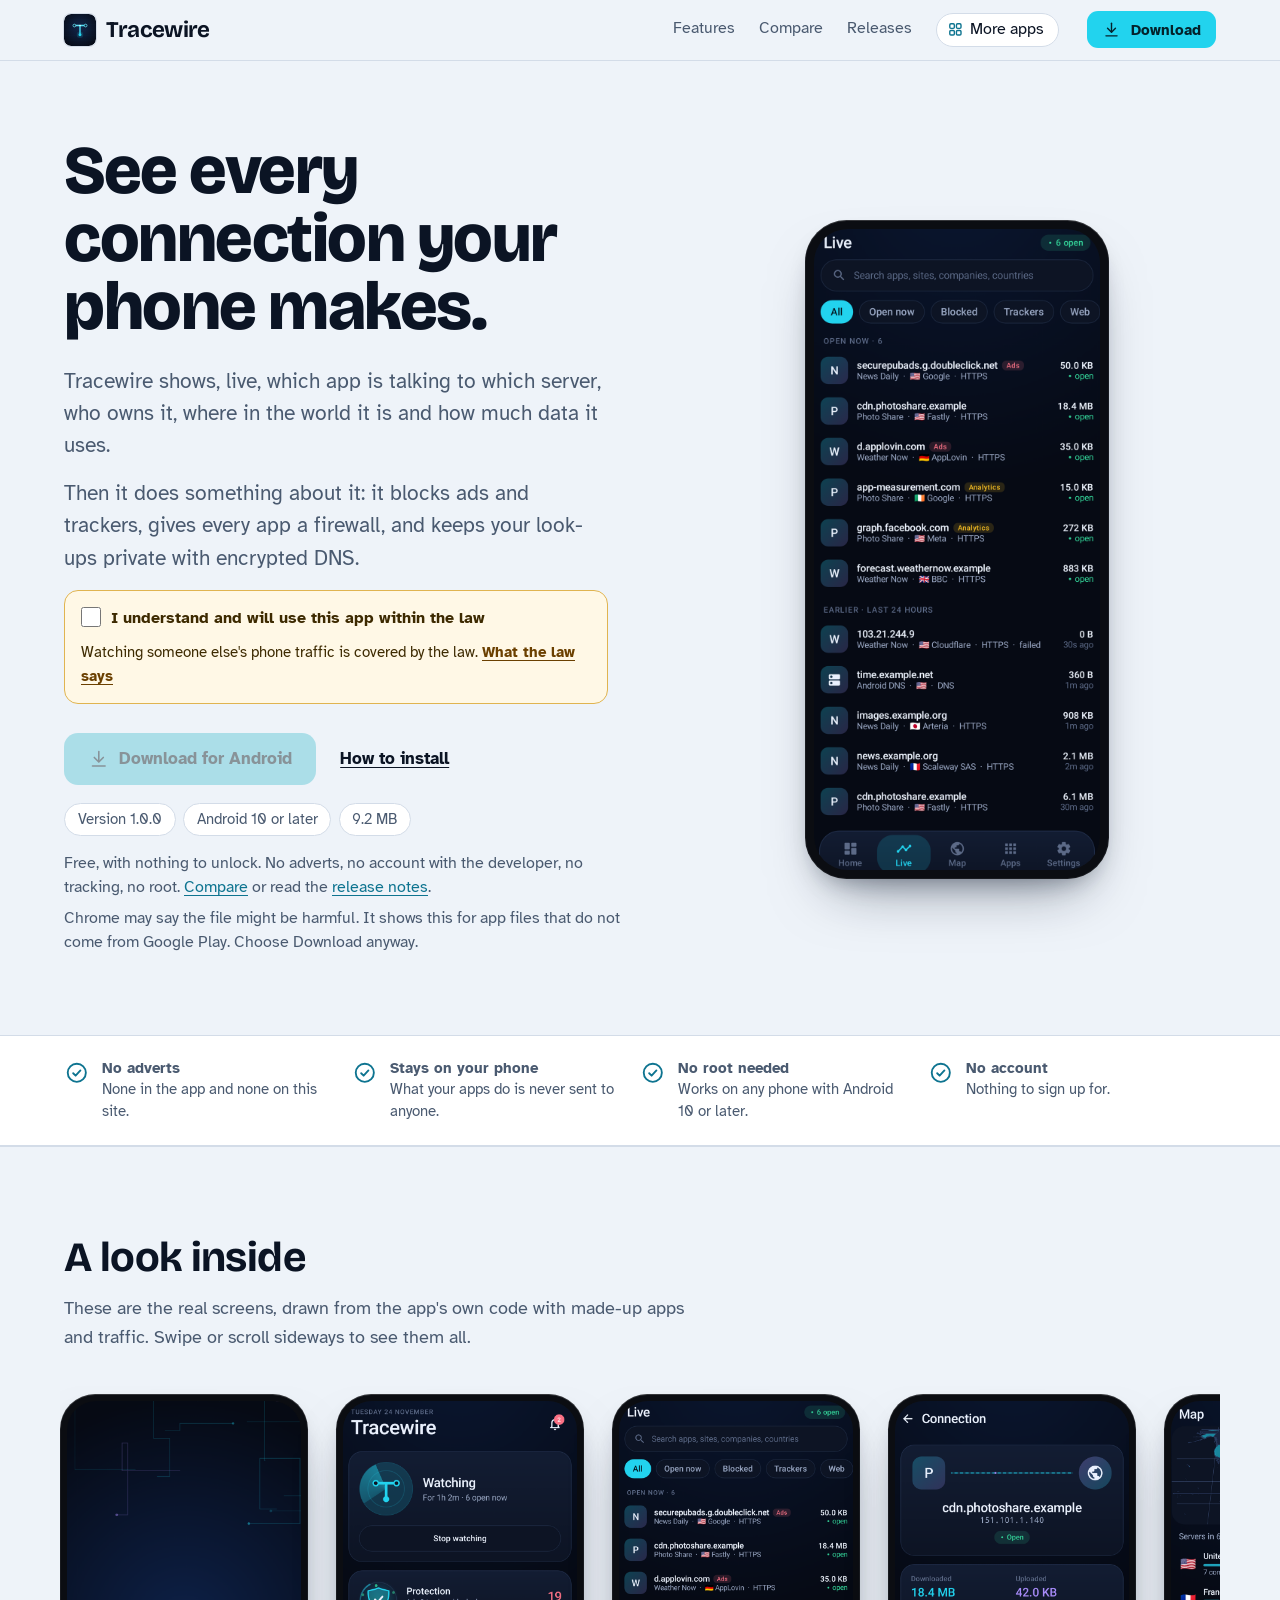
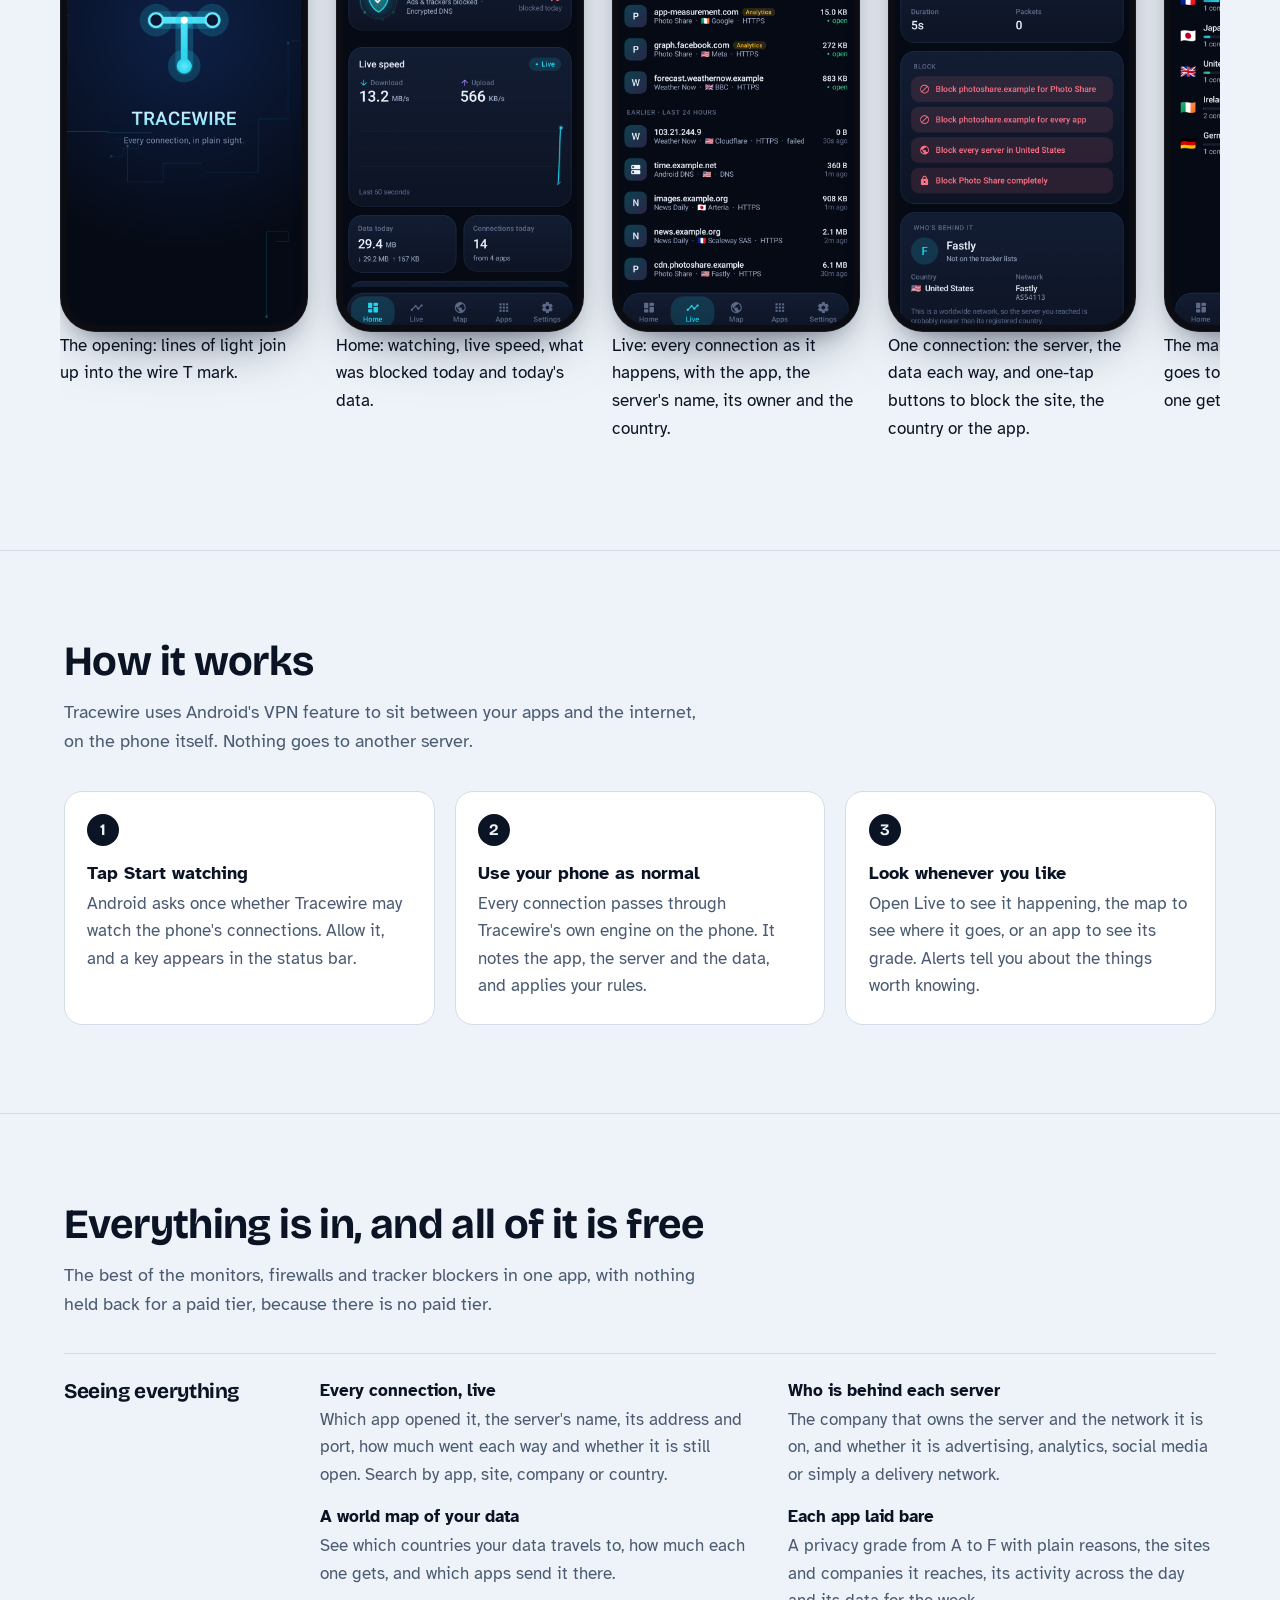
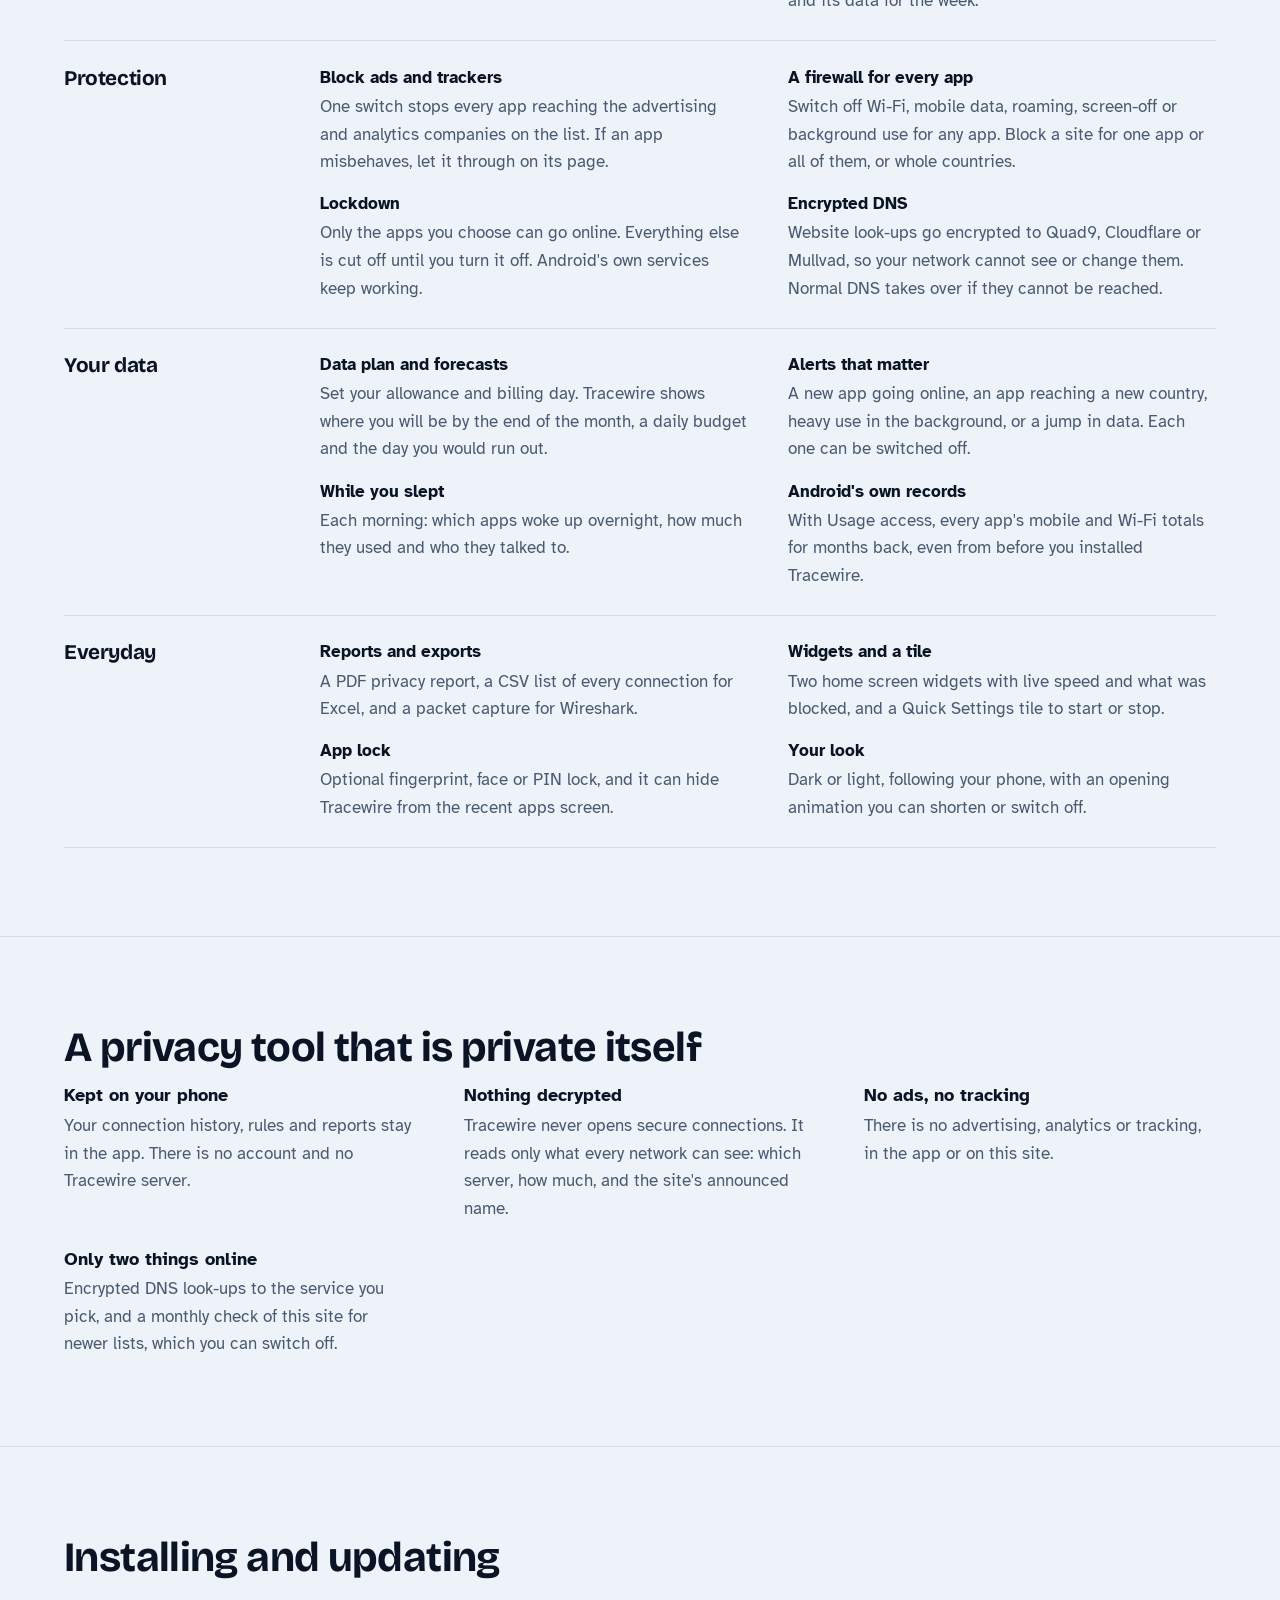
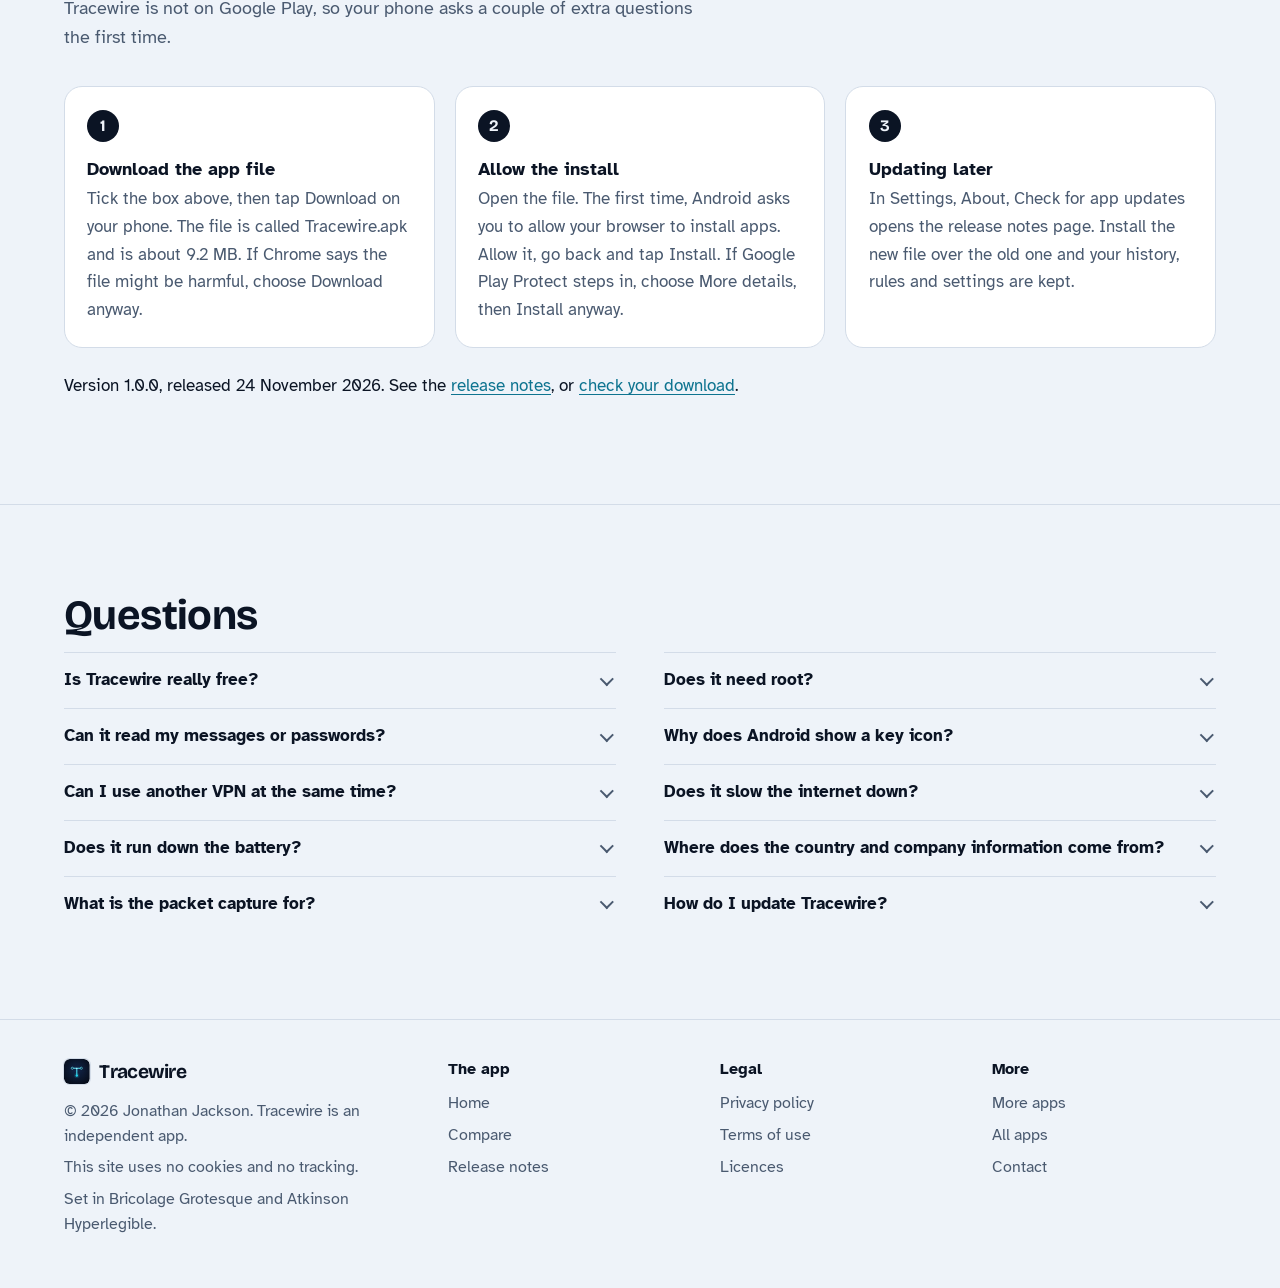
==== index.html @ e1f70de1 "Tracewire website" ====
<!DOCTYPE html>
<html lang="en-GB">
<head>
<meta charset="utf-8">
<meta name="viewport" content="width=device-width, initial-scale=1">
<title>Tracewire: see which app talks to which server, free and private</title>
<meta name="description" content="Tracewire is a free Android app that shows, live, which app on your phone is talking to which server, who owns it, where in the world it is and how much data it uses. It blocks ads and trackers, has a firewall and encrypted DNS, and keeps everything on your phone. No adverts, no account, no root.">
<meta name="author" content="Jonathan Jackson">
<link rel="canonical" href="https://customgpter.github.io/tracewire/">
<meta name="theme-color" content="#eef3f9" media="(prefers-color-scheme: light)">
<meta name="theme-color" content="#060a14" media="(prefers-color-scheme: dark)">
<meta property="og:type" content="website">
<meta property="og:site_name" content="Tracewire">
<meta property="og:title" content="Tracewire: see every connection your phone makes">
<meta property="og:description" content="Tracewire is a free Android app that shows, live, which app on your phone is talking to which server, who owns it, where in the world it is and how much data it uses. It blocks ads and trackers, has a firewall and encrypted DNS, and keeps everything on your phone. No adverts, no account, no root.">
<meta property="og:url" content="https://customgpter.github.io/tracewire/">
<meta property="og:image" content="https://customgpter.github.io/tracewire/assets/og.png">
<meta property="og:image:width" content="1200">
<meta property="og:image:height" content="630">
<meta property="og:image:alt" content="Tracewire: the wire T mark and the Home screen showing live speed and what was blocked today">
<meta property="og:locale" content="en_GB">
<meta name="twitter:card" content="summary_large_image">
<link rel="icon" href="./assets/favicon.svg" type="image/svg+xml">
<link rel="apple-touch-icon" href="./assets/apple-touch-icon.png">
<link rel="preload" href="./assets/fonts/bricolage-grotesque-latin.woff2" as="font" type="font/woff2" crossorigin>
<link rel="preload" href="./assets/fonts/atkinson-hyperlegible-latin-400-normal.woff2" as="font" type="font/woff2" crossorigin>
<link rel="stylesheet" href="./assets/site.css?v=1">
<link rel="stylesheet" href="./assets/house.css?v=1">
<link rel="stylesheet" href="./assets/apps-list.css?v=1">
<script src="./assets/apps-list.js?v=1" defer></script>
<script type="application/ld+json">{"@context": "https://schema.org", "@type": "SoftwareApplication", "name": "Tracewire", "url": "https://customgpter.github.io/tracewire/", "description": "Tracewire is a free Android app that shows, live, which app on your phone is talking to which server, who owns it, where in the world it is and how much data it uses. It blocks ads and trackers, has a firewall and encrypted DNS, and keeps everything on your phone. No adverts, no account, no root.", "applicationCategory": "SecurityApplication", "operatingSystem": "Android 10 or later", "softwareVersion": "1.0.0", "downloadUrl": "https://github.com/CustomGPTer/tracewire/releases/latest/download/Tracewire.apk", "releaseNotes": "https://customgpter.github.io/tracewire/releases.html", "offers": {"@type": "Offer", "price": "0", "priceCurrency": "GBP"}, "inLanguage": "en-GB", "image": "https://customgpter.github.io/tracewire/assets/og.png", "author": {"@type": "Person", "name": "Jonathan Jackson"}}</script>
<script type="application/ld+json">{"@context": "https://schema.org", "@type": "FAQPage", "mainEntity": [{"@type": "Question", "name": "Is Tracewire really free?", "acceptedAnswer": {"@type": "Answer", "text": "Yes. There is no paid version, no subscription and no adverts, and nothing is locked. Every feature is there from the start."}}, {"@type": "Question", "name": "Does it need root?", "acceptedAnswer": {"@type": "Answer", "text": "No. Tracewire uses Android's own VPN feature to see connections, on any phone with Android 10 or later. It is not a VPN service: nothing is sent to another server, and your internet address stays the same."}}, {"@type": "Question", "name": "Can it read my messages or passwords?", "acceptedAnswer": {"@type": "Answer", "text": "No. Tracewire never decrypts anything. For secure connections it sees which app, which server and how much data, plus the site's name that the app announces when it connects. The contents stay encrypted."}}, {"@type": "Question", "name": "Why does Android show a key icon?", "acceptedAnswer": {"@type": "Answer", "text": "Android shows it for any app that uses the VPN feature. While Tracewire is watching, the key stays in the status bar. It does not mean your traffic is going anywhere else."}}, {"@type": "Question", "name": "Can I use another VPN at the same time?", "acceptedAnswer": {"@type": "Answer", "text": "No. Android lets one VPN-style app run at a time. If you switch another one on, Tracewire stops watching and tells you."}}, {"@type": "Question", "name": "Does it slow the internet down?", "acceptedAnswer": {"@type": "Answer", "text": "Not noticeably. Its own connection engine handled over 270 megabits a second in tests, far faster than mobile data. Blocking ads and trackers often makes pages lighter."}}, {"@type": "Question", "name": "Does it run down the battery?", "acceptedAnswer": {"@type": "Answer", "text": "A little, because it is working whenever you use the internet. When the screen is off it checks less often, and there is nothing to send anywhere."}}, {"@type": "Question", "name": "Where does the country and company information come from?", "acceptedAnswer": {"@type": "Answer", "text": "From lists kept on the phone: an open database of who owns each internet address and where it is registered, and AdGuard's open list of companies behind websites. Tracewire checks this site once a month for newer lists, if you allow it."}}, {"@type": "Question", "name": "What is the packet capture for?", "acceptedAnswer": {"@type": "Answer", "text": "For people who study networks. It records every packet in the standard format that Wireshark opens. Secure contents stay encrypted. Most people never need it."}}, {"@type": "Question", "name": "How do I update Tracewire?", "acceptedAnswer": {"@type": "Answer", "text": "In Settings, About, Check for app updates opens the release notes on this site. Download the new file and install it over the old one. Your history, rules and settings are kept."}}]}</script>
</head>
<body>
<a class="skip" href="#main">Skip to content</a>
<header class="masthead">
<div class="wrap">
<a class="brand" href="./" aria-label="Tracewire home"><svg viewBox="0 0 108 108" aria-hidden="true"><defs><radialGradient id="twb" cx="50%" cy="43%" r="72%"><stop offset="0" stop-color="#13254A"/><stop offset="1" stop-color="#050912"/></radialGradient><linearGradient id="twg" x1="0" y1="0" x2="1" y2="1"><stop offset="0" stop-color="#67E8F9"/><stop offset="1" stop-color="#22D3EE"/></linearGradient></defs><rect width="108" height="108" rx="24" fill="url(#twb)"/><path d="M18 0v108M36 0v108M54 0v108M72 0v108M90 0v108M0 18h108M0 36h108M0 54h108M0 72h108M0 90h108" stroke="#22D3EE" stroke-opacity=".08" stroke-width=".6"/><circle cx="54" cy="70" r="11" fill="#22D3EE" fill-opacity=".15"/><path d="M35 39H73M54 39V70" stroke="url(#twg)" stroke-width="4.6" stroke-linecap="round" fill="none"/><circle cx="35" cy="39" r="4.6" fill="#0B1630" stroke="#67E8F9" stroke-width="2.6"/><circle cx="73" cy="39" r="4.6" fill="#0B1630" stroke="#67E8F9" stroke-width="2.6"/><circle cx="54" cy="70" r="5" fill="#22D3EE"/><circle cx="54" cy="39" r="2.4" fill="#fff"/></svg><span>Tracewire</span></a>
<nav aria-label="Main"><ul><li><a href="./#features">Features</a></li><li><a href="./compare.html">Compare</a></li><li><a href="./releases.html">Releases</a></li><li><a class="more-apps" href="./more-apps.html"><svg class="ico" viewBox="0 0 24 24" aria-hidden="true"><rect x="4" y="4" width="6.5" height="6.5" rx="1.6"/><rect x="13.5" y="4" width="6.5" height="6.5" rx="1.6"/><rect x="4" y="13.5" width="6.5" height="6.5" rx="1.6"/><rect x="13.5" y="13.5" width="6.5" height="6.5" rx="1.6"/></svg>More apps</a></li></ul></nav>
<a class="button small" href="./#download"><svg class="ico" viewBox="0 0 24 24" aria-hidden="true"><path d="M12 4v11"/><path d="M7 10.5l5 5 5-5"/><path d="M5 20h14"/></svg>Download</a>
</div>
</header>
<main id="main">
<div class="hero">
<div class="wrap hero-grid">
<div class="hero-copy">
<h1>See every connection your phone makes.</h1>
<p class="lede">Tracewire shows, live, which app is talking to which server, who owns it, where in the world it is and how much data it uses.</p><p class="lede">Then it does something about it: it blocks ads and trackers, gives every app a firewall, and keeps your look-ups private with encrypted DNS.</p>
<div class="gate-scope"><div class="law-box" data-gate><label><input type="checkbox"> I understand and will use this app within the law</label><p>Watching someone else&#x27;s phone traffic is covered by the law. <a href="terms.html#law">What the law says</a></p><noscript><p>Turn on JavaScript to tick the box and download.</p></noscript></div><p class="get" id="download"><a class="button" data-href="https://github.com/CustomGPTer/tracewire/releases/latest/download/Tracewire.apk" aria-disabled="true" role="link" tabindex="-1"><svg class="ico" viewBox="0 0 24 24" aria-hidden="true"><path d="M12 4v11"/><path d="M7 10.5l5 5 5-5"/><path d="M5 20h14"/></svg>Download for Android</a><a class="aside" href="#install">How to install</a></p></div>
<ul class="pills"><li>Version 1.0.0</li><li>Android 10 or later</li><li>9.2 MB</li></ul>
<p class="facts">Free, with nothing to unlock. No adverts, no account with the developer, no tracking, no root. <a href="compare.html">Compare</a> or read the <a href="releases.html">release notes</a>.</p>
<p class="facts">Chrome may say the file might be harmful. It shows this for app files that do not come from Google Play. Choose Download anyway.</p>
</div>
<div class="hero-phone"><div class="phone"><img src="./assets/screens/live.png" alt="Live: every connection as it happens, with the app, the server&#x27;s name, its owner and the country." width="393" height="852" fetchpriority="high"></div></div>
</div>
</div>

<section class="promises" aria-label="In short">
<div class="wrap"><ul><li><svg class="ico" viewBox="0 0 24 24" aria-hidden="true"><circle cx="12" cy="12" r="8.5"/><path d="M8.6 12.4l2.3 2.3 4.5-4.9"/></svg><span><b>No adverts</b><span>None in the app and none on this site.</span></span></li><li><svg class="ico" viewBox="0 0 24 24" aria-hidden="true"><circle cx="12" cy="12" r="8.5"/><path d="M8.6 12.4l2.3 2.3 4.5-4.9"/></svg><span><b>Stays on your phone</b><span>What your apps do is never sent to anyone.</span></span></li><li><svg class="ico" viewBox="0 0 24 24" aria-hidden="true"><circle cx="12" cy="12" r="8.5"/><path d="M8.6 12.4l2.3 2.3 4.5-4.9"/></svg><span><b>No root needed</b><span>Works on any phone with Android 10 or later.</span></span></li><li><svg class="ico" viewBox="0 0 24 24" aria-hidden="true"><circle cx="12" cy="12" r="8.5"/><path d="M8.6 12.4l2.3 2.3 4.5-4.9"/></svg><span><b>No account</b><span>Nothing to sign up for.</span></span></li></ul></div>
</section>

<section id="screens" aria-labelledby="screens-h">
<div class="wrap">
<h2 id="screens-h">A look inside</h2>
<p class="intro">These are the real screens, drawn from the app&#x27;s own code with made-up apps and traffic. Swipe or scroll sideways to see them all.</p>
<div class="gallery" tabindex="0" role="region" aria-label="Screens from Tracewire"><figure class="shot"><div class="phone"><img src="./assets/screens/opening.png" alt="The opening: lines of light join up into the wire T mark." width="393" height="852" loading="eager" decoding="async"></div><figcaption>The opening: lines of light join up into the wire T mark.</figcaption></figure><figure class="shot"><div class="phone"><img src="./assets/screens/home.png" alt="Home: watching, live speed, what was blocked today and today&#x27;s data." width="393" height="852" loading="eager" decoding="async"></div><figcaption>Home: watching, live speed, what was blocked today and today&#x27;s data.</figcaption></figure><figure class="shot"><div class="phone"><img src="./assets/screens/live.png" alt="Live: every connection as it happens, with the app, the server&#x27;s name, its owner and the country." width="393" height="852" loading="eager" decoding="async"></div><figcaption>Live: every connection as it happens, with the app, the server&#x27;s name, its owner and the country.</figcaption></figure><figure class="shot"><div class="phone"><img src="./assets/screens/connection.png" alt="One connection: the server, the data each way, and one-tap buttons to block the site, the country or the app." width="393" height="852" loading="lazy" decoding="async"></div><figcaption>One connection: the server, the data each way, and one-tap buttons to block the site, the country or the app.</figcaption></figure><figure class="shot"><div class="phone"><img src="./assets/screens/map.png" alt="The map: the countries your data goes to, with the share of it each one gets." width="393" height="852" loading="lazy" decoding="async"></div><figcaption>The map: the countries your data goes to, with the share of it each one gets.</figcaption></figure><figure class="shot"><div class="phone"><img src="./assets/screens/app.png" alt="Each app: its privacy grade, the companies it reaches, and its own firewall." width="393" height="852" loading="lazy" decoding="async"></div><figcaption>Each app: its privacy grade, the companies it reaches, and its own firewall.</figcaption></figure><figure class="shot"><div class="phone"><img src="./assets/screens/protection.png" alt="Protection: the ad and tracker blocker, Lockdown, new-app rules and encrypted DNS." width="393" height="852" loading="lazy" decoding="async"></div><figcaption>Protection: the ad and tracker blocker, Lockdown, new-app rules and encrypted DNS.</figcaption></figure><figure class="shot"><div class="phone"><img src="./assets/screens/plan.png" alt="Your data plan: where you will be by the end of the month, and a daily budget." width="393" height="852" loading="lazy" decoding="async"></div><figcaption>Your data plan: where you will be by the end of the month, and a daily budget.</figcaption></figure><figure class="shot"><div class="phone"><img src="./assets/screens/night.png" alt="While you slept: which apps used data overnight, and who they talked to." width="393" height="852" loading="lazy" decoding="async"></div><figcaption>While you slept: which apps used data overnight, and who they talked to.</figcaption></figure><figure class="shot"><div class="phone"><img src="./assets/screens/home-light.png" alt="The light look, for daytime. Tracewire follows your phone&#x27;s setting." width="393" height="852" loading="lazy" decoding="async"></div><figcaption>The light look, for daytime. Tracewire follows your phone&#x27;s setting.</figcaption></figure></div>
</div>
</section>

<section id="how" aria-labelledby="how-h">
<div class="wrap">
<h2 id="how-h">How it works</h2>
<p class="intro">Tracewire uses Android&#x27;s VPN feature to sit between your apps and the internet, on the phone itself. Nothing goes to another server.</p>
<ol class="steps"><li><h3>Tap Start watching</h3><p>Android asks once whether Tracewire may watch the phone&#x27;s connections. Allow it, and a key appears in the status bar.</p></li><li><h3>Use your phone as normal</h3><p>Every connection passes through Tracewire&#x27;s own engine on the phone. It notes the app, the server and the data, and applies your rules.</p></li><li><h3>Look whenever you like</h3><p>Open Live to see it happening, the map to see where it goes, or an app to see its grade. Alerts tell you about the things worth knowing.</p></li></ol>
</div>
</section>

<section id="features" aria-labelledby="features-h">
<div class="wrap">
<h2 id="features-h">Everything is in, and all of it is free</h2>
<p class="intro">The best of the monitors, firewalls and tracker blockers in one app, with nothing held back for a paid tier, because there is no paid tier.</p>
<div class="groups"><div class="group"><h3>Seeing everything</h3><dl><div><dt>Every connection, live</dt><dd>Which app opened it, the server&#x27;s name, its address and port, how much went each way and whether it is still open. Search by app, site, company or country.</dd></div><div><dt>Who is behind each server</dt><dd>The company that owns the server and the network it is on, and whether it is advertising, analytics, social media or simply a delivery network.</dd></div><div><dt>A world map of your data</dt><dd>See which countries your data travels to, how much each one gets, and which apps send it there.</dd></div><div><dt>Each app laid bare</dt><dd>A privacy grade from A to F with plain reasons, the sites and companies it reaches, its activity across the day and its data for the week.</dd></div></dl></div><div class="group"><h3>Protection</h3><dl><div><dt>Block ads and trackers</dt><dd>One switch stops every app reaching the advertising and analytics companies on the list. If an app misbehaves, let it through on its page.</dd></div><div><dt>A firewall for every app</dt><dd>Switch off Wi-Fi, mobile data, roaming, screen-off or background use for any app. Block a site for one app or all of them, or whole countries.</dd></div><div><dt>Lockdown</dt><dd>Only the apps you choose can go online. Everything else is cut off until you turn it off. Android&#x27;s own services keep working.</dd></div><div><dt>Encrypted DNS</dt><dd>Website look-ups go encrypted to Quad9, Cloudflare or Mullvad, so your network cannot see or change them. Normal DNS takes over if they cannot be reached.</dd></div></dl></div><div class="group"><h3>Your data</h3><dl><div><dt>Data plan and forecasts</dt><dd>Set your allowance and billing day. Tracewire shows where you will be by the end of the month, a daily budget and the day you would run out.</dd></div><div><dt>Alerts that matter</dt><dd>A new app going online, an app reaching a new country, heavy use in the background, or a jump in data. Each one can be switched off.</dd></div><div><dt>While you slept</dt><dd>Each morning: which apps woke up overnight, how much they used and who they talked to.</dd></div><div><dt>Android&#x27;s own records</dt><dd>With Usage access, every app&#x27;s mobile and Wi-Fi totals for months back, even from before you installed Tracewire.</dd></div></dl></div><div class="group"><h3>Everyday</h3><dl><div><dt>Reports and exports</dt><dd>A PDF privacy report, a CSV list of every connection for Excel, and a packet capture for Wireshark.</dd></div><div><dt>Widgets and a tile</dt><dd>Two home screen widgets with live speed and what was blocked, and a Quick Settings tile to start or stop.</dd></div><div><dt>App lock</dt><dd>Optional fingerprint, face or PIN lock, and it can hide Tracewire from the recent apps screen.</dd></div><div><dt>Your look</dt><dd>Dark or light, following your phone, with an opening animation you can shorten or switch off.</dd></div></dl></div></div>
</div>
</section>

<section id="privacy" aria-labelledby="privacy-h">
<div class="wrap">
<h2 id="privacy-h">A privacy tool that is private itself</h2>
<ul class="plain"><li><h3>Kept on your phone</h3><p>Your connection history, rules and reports stay in the app. There is no account and no Tracewire server.</p></li><li><h3>Nothing decrypted</h3><p>Tracewire never opens secure connections. It reads only what every network can see: which server, how much, and the site&#x27;s announced name.</p></li><li><h3>No ads, no tracking</h3><p>There is no advertising, analytics or tracking, in the app or on this site.</p></li><li><h3>Only two things online</h3><p>Encrypted DNS look-ups to the service you pick, and a monthly check of this site for newer lists, which you can switch off.</p></li></ul>
</div>
</section>

<section id="install" aria-labelledby="install-h">
<div class="wrap">
<h2 id="install-h">Installing and updating</h2>
<p class="intro">Tracewire is not on Google Play, so your phone asks a couple of extra questions the first time.</p>
<ol class="steps"><li><h3>Download the app file</h3><p>Tick the box above, then tap Download on your phone. The file is called Tracewire.apk and is about 9.2 MB. If Chrome says the file might be harmful, choose Download anyway.</p></li><li><h3>Allow the install</h3><p>Open the file. The first time, Android asks you to allow your browser to install apps. Allow it, go back and tap Install. If Google Play Protect steps in, choose More details, then Install anyway.</p></li><li><h3>Updating later</h3><p>In Settings, About, Check for app updates opens the release notes page. Install the new file over the old one and your history, rules and settings are kept.</p></li></ol>
<p class="after-table">Version 1.0.0, released 24 November 2026. See the <a href="releases.html">release notes</a>, or <a href="releases.html#checking">check your download</a>.</p>
</div>
</section>

<section id="questions" aria-labelledby="questions-h">
<div class="wrap">
<h2 id="questions-h">Questions</h2>
<div class="faq"><details><summary>Is Tracewire really free?</summary><p>Yes. There is no paid version, no subscription and no adverts, and nothing is locked. Every feature is there from the start.</p></details><details><summary>Does it need root?</summary><p>No. Tracewire uses Android&#x27;s own VPN feature to see connections, on any phone with Android 10 or later. It is not a VPN service: nothing is sent to another server, and your internet address stays the same.</p></details><details><summary>Can it read my messages or passwords?</summary><p>No. Tracewire never decrypts anything. For secure connections it sees which app, which server and how much data, plus the site&#x27;s name that the app announces when it connects. The contents stay encrypted.</p></details><details><summary>Why does Android show a key icon?</summary><p>Android shows it for any app that uses the VPN feature. While Tracewire is watching, the key stays in the status bar. It does not mean your traffic is going anywhere else.</p></details><details><summary>Can I use another VPN at the same time?</summary><p>No. Android lets one VPN-style app run at a time. If you switch another one on, Tracewire stops watching and tells you.</p></details><details><summary>Does it slow the internet down?</summary><p>Not noticeably. Its own connection engine handled over 270 megabits a second in tests, far faster than mobile data. Blocking ads and trackers often makes pages lighter.</p></details><details><summary>Does it run down the battery?</summary><p>A little, because it is working whenever you use the internet. When the screen is off it checks less often, and there is nothing to send anywhere.</p></details><details><summary>Where does the country and company information come from?</summary><p>From lists kept on the phone: an open database of who owns each internet address and where it is registered, and AdGuard&#x27;s open list of companies behind websites. Tracewire checks this site once a month for newer lists, if you allow it.</p></details><details><summary>What is the packet capture for?</summary><p>For people who study networks. It records every packet in the standard format that Wireshark opens. Secure contents stay encrypted. Most people never need it.</p></details><details><summary>How do I update Tracewire?</summary><p>In Settings, About, Check for app updates opens the release notes on this site. Download the new file and install it over the old one. Your history, rules and settings are kept.</p></details></div>
</div>
</section>
</main>
<footer class="colophon">
<div class="wrap">
<div>
<a class="brand" href="./" aria-label="Tracewire home"><svg viewBox="0 0 108 108" aria-hidden="true"><defs><radialGradient id="twb2" cx="50%" cy="43%" r="72%"><stop offset="0" stop-color="#13254A"/><stop offset="1" stop-color="#050912"/></radialGradient><linearGradient id="twg2" x1="0" y1="0" x2="1" y2="1"><stop offset="0" stop-color="#67E8F9"/><stop offset="1" stop-color="#22D3EE"/></linearGradient></defs><rect width="108" height="108" rx="24" fill="url(#twb2)"/><path d="M18 0v108M36 0v108M54 0v108M72 0v108M90 0v108M0 18h108M0 36h108M0 54h108M0 72h108M0 90h108" stroke="#22D3EE" stroke-opacity=".08" stroke-width=".6"/><circle cx="54" cy="70" r="11" fill="#22D3EE" fill-opacity=".15"/><path d="M35 39H73M54 39V70" stroke="url(#twg2)" stroke-width="4.6" stroke-linecap="round" fill="none"/><circle cx="35" cy="39" r="4.6" fill="#0B1630" stroke="#67E8F9" stroke-width="2.6"/><circle cx="73" cy="39" r="4.6" fill="#0B1630" stroke="#67E8F9" stroke-width="2.6"/><circle cx="54" cy="70" r="5" fill="#22D3EE"/><circle cx="54" cy="39" r="2.4" fill="#fff"/></svg><span>Tracewire</span></a>
<p>&copy; 2026 Jonathan Jackson. Tracewire is an independent app.</p>
<p>This site uses no cookies and no tracking.</p>
<p>Set in Bricolage Grotesque and Atkinson Hyperlegible.</p>
</div>
<nav aria-label="The app"><h2>The app</h2><ul>
<li><a href="./">Home</a></li>
<li><a href="./compare.html">Compare</a></li>
<li><a href="./releases.html">Release notes</a></li>
</ul></nav>
<nav aria-label="Legal"><h2>Legal</h2><ul>
<li><a href="./privacy.html">Privacy policy</a></li>
<li><a href="./terms.html">Terms of use</a></li>
<li><a href="./licences.html">Licences</a></li>
</ul></nav>
<nav aria-label="More"><h2>More</h2><ul>
<li><a href="./more-apps.html">More apps</a></li>
<li><a href="https://customgpter.github.io/">All apps</a></li>
<li><a href="https://github.com/CustomGPTer/tracewire/issues">Contact</a></li>
</ul></nav>
</div>
</footer>
</body>
</html>
---- assets/site.css ----
@font-face{font-family:"Bricolage Grotesque";src:url("fonts/bricolage-grotesque-latin.woff2") format("woff2");font-weight:200 800;font-style:normal;font-display:swap}
@font-face{font-family:"Atkinson Hyperlegible";src:url("fonts/atkinson-hyperlegible-latin-400-normal.woff2") format("woff2");font-weight:400;font-style:normal;font-display:swap}
@font-face{font-family:"Atkinson Hyperlegible";src:url("fonts/atkinson-hyperlegible-latin-700-normal.woff2") format("woff2");font-weight:700;font-style:normal;font-display:swap}

/* Daylight page, night-time camera. The lamp colour is kept for the one thing to press and for what the camera has seen. */
:root{
  --page:#f2f5f9; --panel:#ffffff; --raised:#e8edf3; --ink:#0d1a2b; --soft:#465468; --rule:#d2dae4;
  --accent:#0a6a55; --accent-ink:#ffffff; --warn:#8a5200; --rec:#d3302f;
  --lamp:#ffb347; --lamp-ink:#231400; --lamp-text:#8a5200;
  --night:#09111e; --night-2:#111d30; --night-3:#1a2a43; --night-ink:#eaf0f8; --night-soft:#9fb0c7; --night-rule:#24364f; --iris:#55d6ab;
  --display:"Bricolage Grotesque","Atkinson Hyperlegible",system-ui,sans-serif;
  --sans:"Atkinson Hyperlegible",system-ui,-apple-system,"Segoe UI",Roboto,sans-serif;
  --mono:ui-monospace,SFMono-Regular,Menlo,Consolas,"Liberation Mono",monospace;
  color-scheme:light dark;
}
@media (prefers-color-scheme:dark){
  :root{--page:#0a111b; --panel:#111a27; --raised:#182434; --ink:#e9eef5; --soft:#a0aec0; --rule:#243247;
    --accent:#55d6ab; --accent-ink:#00281d; --warn:#ffb347; --rec:#ff6163; --lamp-text:#ffb347}
}

*,*::before,*::after{box-sizing:border-box}
html{-webkit-text-size-adjust:100%;scroll-behavior:smooth;scroll-padding-top:5.5rem}
@media (prefers-reduced-motion:reduce){html{scroll-behavior:auto}}
body{margin:0;background:var(--page);color:var(--ink);font:400 1.0625rem/1.62 var(--sans);text-rendering:optimizeLegibility;-webkit-font-smoothing:antialiased}
img,svg{max-width:100%;display:block}
a{color:var(--accent);text-decoration-thickness:.07em;text-underline-offset:.2em}
a:hover{text-decoration-thickness:.13em}
:focus-visible{outline:3px solid var(--lamp);outline-offset:3px;border-radius:6px}
code{font:.9em/1 var(--mono);overflow-wrap:anywhere}
h1,h2,h3{font-family:var(--display);font-weight:700;letter-spacing:-.015em;line-height:1.08;margin:0;text-wrap:balance}
p{margin:0 0 1rem}
.skip{position:absolute;left:-999px;top:0;background:var(--ink);color:var(--page);padding:.6rem 1rem;z-index:30;border-radius:0 0 8px 0}
.skip:focus{left:0}
.sr{position:absolute;width:1px;height:1px;overflow:hidden;clip-path:inset(50%);white-space:nowrap}
.wrap{width:min(72rem,100% - 2.5rem);margin-inline:auto}
.measure{max-width:44rem}
.ico{width:1.25em;height:1.25em;flex:none;fill:none;stroke:currentColor;stroke-width:1.75;stroke-linecap:round;stroke-linejoin:round}

/* ---------- masthead */
.masthead{position:sticky;top:0;z-index:20;background:color-mix(in srgb,var(--page) 88%,transparent);-webkit-backdrop-filter:blur(14px) saturate(1.3);backdrop-filter:blur(14px) saturate(1.3);border-bottom:1px solid var(--rule)}
.masthead .wrap{display:flex;flex-wrap:wrap;align-items:center;gap:.35rem 1.75rem;padding-block:.7rem}
.brand{display:inline-flex;align-items:center;gap:.6rem;font:700 1.4rem/1 var(--display);letter-spacing:-.03em;color:var(--ink);text-decoration:none;margin-right:auto}
.brand svg{width:2rem;height:2rem;flex:none;border-radius:.5rem;box-shadow:0 0 0 1px var(--rule)}
.masthead nav ul{display:flex;flex-wrap:wrap;align-items:center;gap:.15rem 1.5rem;list-style:none;margin:0;padding:0;font-size:1rem;line-height:1.3}
.masthead nav a{display:inline-flex;align-items:center;gap:.4rem;color:var(--soft);text-decoration:none;padding-block:.45rem;border-bottom:2px solid transparent}
.masthead nav a:hover{color:var(--ink)}
.masthead nav a[aria-current="page"]{color:var(--ink);border-bottom-color:var(--lamp)}
.masthead nav a.more-apps{color:var(--ink);border:1px solid var(--rule);border-radius:999px;padding:.34rem .85rem .34rem .65rem;background:var(--panel)}
.masthead nav a.more-apps .ico{width:1.05em;height:1.05em;color:var(--accent);stroke-width:2}
.masthead nav a.more-apps:hover,.masthead nav a.more-apps[aria-current="page"]{border-color:var(--accent)}
.button{display:inline-flex;align-items:center;gap:.6rem;background:var(--lamp);color:var(--lamp-ink);font:700 1.08rem/1.2 var(--sans);text-decoration:none;padding:.95rem 1.5rem;border-radius:14px;box-shadow:0 1px 0 rgba(255,255,255,.45) inset,0 12px 24px -14px rgba(138,82,0,.9)}
.button:hover{background:#ffc56e}
.button:active{transform:translateY(1px)}
.button.small{font-size:.95rem;padding:.55rem .95rem;border-radius:11px;box-shadow:none}
.button.quiet{background:none;box-shadow:none;border:1px solid var(--rule);color:var(--ink)}
.button.quiet:hover{border-color:var(--ink);background:none}
@media (max-width:52rem){
  .masthead nav{order:3;flex:1 0 100%}
  .masthead nav ul{gap:.1rem .85rem;font-size:.95rem}
  .masthead nav .wide{display:none}
}
@media (max-width:24rem){.masthead nav a.more-apps .ico{display:none}.masthead nav a.more-apps{padding-inline:.7rem}}

/* ---------- hero */
.hero{padding-block:clamp(2.2rem,6vw,4.75rem) clamp(2.5rem,6vw,4.5rem);overflow:hidden}
.hero-grid{display:grid;gap:clamp(2.25rem,5vw,4rem);align-items:center}
@media (min-width:62rem){.hero-grid{grid-template-columns:minmax(0,11fr) minmax(0,10fr)}}
.hero h1{font-size:clamp(2.6rem,6vw,4.25rem);font-weight:800;line-height:1;letter-spacing:-.022em;margin-bottom:1.5rem}
.lede{font-size:clamp(1.14rem,2vw,1.3rem);line-height:1.55;color:var(--soft);margin:0 0 1rem;max-width:34rem}
.get{display:flex;flex-wrap:wrap;align-items:center;gap:.9rem 1.5rem;margin:1.8rem 0 1.1rem}
.get .aside{font-weight:700;color:var(--ink)}
.facts{font-size:.98rem;line-height:1.5;color:var(--soft);margin:0 0 .5rem;max-width:36rem}
.pills{display:flex;flex-wrap:wrap;gap:.45rem;list-style:none;margin:0 0 1rem;padding:0;font-size:.95rem}
.pills li{border:1px solid var(--rule);border-radius:999px;padding:.22rem .8rem;background:var(--panel);color:var(--soft)}

/* the monitor: the camera's view, the day beneath it, and the alert it sends */
.monitor{position:relative;max-width:36rem;margin-inline:auto;width:100%;padding-bottom:3.1rem}
@media (min-width:62rem){.monitor{margin-inline:auto 0}}
.screen{position:relative;background:var(--night);border-radius:22px;padding:.6rem;box-shadow:0 0 0 1px var(--night-rule),0 30px 60px -30px rgba(9,17,30,.75)}
.cam{position:relative;border-radius:15px;overflow:hidden;aspect-ratio:16/10;background:#0b1626}
.cam svg{width:100%;height:100%}
.cam text{font:700 15px var(--sans);fill:#231400}
.hud{position:absolute;display:inline-flex;align-items:center;gap:.4rem;font:700 .76rem/1 var(--sans);color:var(--night-ink);background:rgba(6,12,22,.62);border-radius:999px;padding:.38rem .65rem;letter-spacing:.01em}
.hud i{width:.5rem;height:.5rem;border-radius:50%;background:var(--iris)}
.hud.watching{left:.7rem;top:.7rem}
.hud.rec{right:.7rem;top:.7rem}
.hud.rec i{background:#ff5a5c}
.hud.stamp{left:.7rem;bottom:.7rem;font:400 .74rem/1 var(--mono);border-radius:6px;color:#d5deea}
.hud.place{right:.7rem;bottom:.7rem;border-radius:6px;font-weight:400;color:#d5deea}
.day{padding:.85rem .55rem 2rem;color:var(--night-soft);font-size:.8rem;line-height:1.2}
.day-head{display:flex;justify-content:space-between;margin-bottom:.6rem}
.day-head b{color:var(--night-ink)}
.track{position:relative;height:1.5rem;border-radius:7px;background:repeating-linear-gradient(90deg,var(--night-3) 0 1px,transparent 1px calc(100% / 24)),var(--night-2);box-shadow:inset 0 0 0 1px var(--night-rule)}
.ev{position:absolute;top:3px;bottom:3px;width:max(5px,1.1%);border-radius:3px;background:var(--iris);left:var(--at)}
.ev.seen{background:var(--lamp)}
.now{position:absolute;top:-4px;bottom:-4px;left:var(--at);width:2px;background:var(--night-ink);border-radius:2px}
.hours{display:flex;justify-content:space-between;margin-top:.4rem;font-size:.72rem}
.alert{position:absolute;right:-.4rem;bottom:0;display:flex;align-items:center;gap:.75rem;width:min(19rem,88%);background:var(--panel);color:var(--ink);border:1px solid var(--rule);border-radius:16px;padding:.65rem .8rem;box-shadow:0 18px 36px -18px rgba(9,17,30,.55)}
.alert .thumb{flex:none;width:3.1rem;height:3.1rem;border-radius:10px;background:linear-gradient(160deg,#16263d,#0b1626);position:relative;overflow:hidden}
.alert .thumb::before{content:"";position:absolute;left:50%;bottom:0;width:38%;height:62%;translate:-50% 0;border-radius:40% 40% 0 0;background:#6f86a6}
.alert .thumb::after{content:"";position:absolute;left:50%;top:14%;width:26%;aspect-ratio:1;translate:-50% 0;border-radius:50%;background:#8ea4c2}
.alert b{display:block;font-size:.98rem;line-height:1.25}
.alert span{display:block;font-size:.86rem;color:var(--soft);line-height:1.3}
.alert .dot{flex:none;width:.6rem;height:.6rem;border-radius:50%;background:var(--lamp);margin-left:auto;box-shadow:0 0 0 4px color-mix(in srgb,var(--lamp) 25%,transparent)}
@media (max-width:26rem){.alert{right:0}}
@media (prefers-reduced-motion:no-preference){
  .cam .spill{animation:vg-in .9s ease-out .25s both}
  .cam .who{animation:vg-step .9s cubic-bezier(.2,.8,.25,1) .9s both}
  .cam .mark{animation:vg-lock .45s cubic-bezier(.3,1.4,.5,1) 1.7s both;transform-box:fill-box;transform-origin:center}
  .hud.rec{animation:vg-in .3s ease-out 2.05s both}
  .hud.rec i{animation:vg-blink 1.2s steps(2,jump-none) 2.3s 4}
  .ev.seen,.now{animation:vg-pop .4s cubic-bezier(.3,1.5,.5,1) 2.4s both}
  .alert{animation:vg-rise .6s cubic-bezier(.2,.8,.25,1) 2.9s both}
  @keyframes vg-in{from{opacity:0}to{opacity:1}}
  @keyframes vg-step{from{opacity:0;transform:translateX(18px)}to{opacity:1;transform:none}}
  @keyframes vg-lock{from{opacity:0;transform:scale(1.12)}to{opacity:1;transform:none}}
  @keyframes vg-blink{from{opacity:1}to{opacity:.25}}
  @keyframes vg-pop{from{opacity:0;transform:scaleY(.2)}to{opacity:1;transform:none}}
  @keyframes vg-rise{from{opacity:0;transform:translateY(14px)}to{opacity:1;transform:none}}
}

/* ---------- sections */
section{padding-block:clamp(3rem,7vw,5.5rem)}
section + section{border-top:1px solid var(--rule)}
h2{font-size:clamp(1.8rem,3.6vw,2.6rem);margin-bottom:.9rem}
h3{font:700 1.1rem/1.3 var(--sans);letter-spacing:0;margin:0 0 .3rem}
.intro{color:var(--soft);max-width:40rem;margin-bottom:2.2rem;font-size:1.1rem}

.promises{padding-block:0;border-block:1px solid var(--rule);background:var(--panel)}
.promises ul{list-style:none;margin:0;padding:0;display:grid;grid-template-columns:repeat(auto-fit,minmax(min(100%,14rem),1fr))}
.promises li{display:flex;gap:.8rem;align-items:flex-start;padding:1.4rem 1.5rem 1.4rem 0}
.promises .ico{width:1.6rem;height:1.6rem;color:var(--accent);margin-top:.1rem}
.promises b{display:block;line-height:1.3}
.promises span{color:var(--soft);font-size:.96rem;line-height:1.45;display:block}
.hero + .promises{border-top:1px solid var(--rule)}

.steps{list-style:none;counter-reset:s;margin:0;padding:0;display:grid;gap:1.25rem}
@media (min-width:52rem){.steps{grid-template-columns:repeat(3,minmax(0,1fr))}}
.steps li{counter-increment:s;background:var(--panel);border:1px solid var(--rule);border-radius:18px;padding:1.4rem 1.4rem 1.5rem}
.steps li::before{content:counter(s);display:grid;place-items:center;width:2rem;height:2rem;border-radius:50%;background:var(--ink);color:var(--page);font:700 1rem/1 var(--display);margin-bottom:1rem}
.steps p{margin:0;color:var(--soft)}

.notices{display:grid;gap:1.25rem}
@media (min-width:52rem){.notices{grid-template-columns:repeat(2,minmax(0,1fr))}}
.sense{background:var(--night);color:var(--night-ink);border-radius:20px;padding:1.5rem 1.5rem 1.6rem;box-shadow:0 0 0 1px var(--night-rule)}
.sense h3{font:700 1.35rem/1.2 var(--display);letter-spacing:-.02em;margin-bottom:.35rem}
.sense p{color:var(--night-soft);margin-bottom:1.1rem}
.chips{display:flex;flex-wrap:wrap;gap:.5rem;list-style:none;margin:0;padding:0}
.chips li{display:inline-flex;align-items:center;gap:.45rem;border:1px solid var(--night-rule);background:var(--night-2);border-radius:10px;padding:.42rem .75rem .42rem .6rem;font-size:.98rem;line-height:1.2}
.chips .ico{color:var(--lamp)}

.groups{display:grid;gap:0}
.group{display:grid;gap:.4rem 3rem;padding-block:1.6rem;border-top:1px solid var(--rule)}
.group:last-child{border-bottom:1px solid var(--rule)}
@media (min-width:56rem){.group{grid-template-columns:13rem minmax(0,1fr)}}
.group > h3{font:700 1.3rem/1.2 var(--display);letter-spacing:-.02em;color:var(--ink)}
.group dl{margin:0;display:grid;gap:1.1rem 2.5rem}
@media (min-width:40rem){.group dl{grid-template-columns:repeat(2,minmax(0,1fr))}}
.group dt{font-weight:700;line-height:1.35}
.group dd{margin:.2rem 0 0;color:var(--soft)}

.setups{display:grid;gap:1.25rem}
@media (min-width:52rem){.setups{grid-template-columns:repeat(2,minmax(0,1fr))}}
.setup{background:var(--panel);border:1px solid var(--rule);border-radius:20px;padding:1.5rem}
.setup h3{font:700 1.35rem/1.2 var(--display);letter-spacing:-.02em;margin-bottom:.9rem}
.setup .kit{display:flex;align-items:center;gap:.6rem;color:var(--soft);font-size:.95rem;margin-bottom:1rem}
.setup .kit .ico{width:1.9rem;height:1.9rem;color:var(--ink);stroke-width:1.5}
.setup .kit .to{width:1.2rem;height:1.2rem;color:var(--soft)}
.ticks{list-style:none;margin:0;padding:0;display:grid;gap:.5rem}
.ticks li{position:relative;padding-left:1.7rem;color:var(--soft)}
.ticks li::before{content:"";position:absolute;left:.15rem;top:.42em;width:.75rem;height:.42rem;border-left:2.5px solid var(--accent);border-bottom:2.5px solid var(--accent);rotate:-45deg}

.modes{list-style:none;margin:0;padding:0;display:grid;gap:1.25rem}
@media (min-width:52rem){.modes{grid-template-columns:repeat(3,minmax(0,1fr))}}
.modes li{border-top:3px solid var(--ink);padding-top:1rem}
.modes p{color:var(--soft);margin:0}

.scroll{overflow-x:auto}
table{width:100%;border-collapse:collapse}
th,td{text-align:left;vertical-align:top;padding:.85rem 1.2rem .85rem 0;border-top:1px solid var(--rule)}
thead th{border-top:0;color:var(--soft);font-weight:400;padding-top:0}
tbody th{font-weight:700;min-width:11rem}
tr:last-child>*{border-bottom:1px solid var(--rule)}
.after-table{margin-top:1.5rem}
/* On a phone a table becomes a stack: the row's name, then its cells side by side. */
@media (max-width:40rem){
  table:not(.cmp),table:not(.cmp) thead,table:not(.cmp) tbody{display:block}
  table:not(.cmp) tr{display:flex;flex-wrap:wrap;gap:.3rem 1.1rem;padding:.9rem 0;border-top:1px solid var(--rule)}
  table:not(.cmp) thead tr{border-top:0;padding-top:0}
  table:not(.cmp) tbody tr:last-child{border-bottom:1px solid var(--rule)}
  table:not(.cmp) th,table:not(.cmp) td{display:block;border:0;padding:0;flex:1 1 0;min-width:0;overflow-wrap:break-word}
  table:not(.cmp) tr>:first-child{flex:0 0 100%;min-width:0}
}

.plain{list-style:none;margin:0;padding:0;display:grid;gap:1.6rem 3rem}
@media (min-width:52rem){.plain{grid-template-columns:repeat(3,minmax(0,1fr))}}
.plain p{color:var(--soft);margin:0}

.faq{display:grid;gap:0 3rem;align-items:start}
@media (min-width:56rem){.faq{grid-template-columns:repeat(2,minmax(0,1fr))}}
.faq details{border-top:1px solid var(--rule);padding:.15rem 0}
.faq summary{cursor:pointer;list-style:none;display:flex;align-items:flex-start;justify-content:space-between;gap:1rem;font-weight:700;padding:.85rem 0;line-height:1.35}
.faq summary::-webkit-details-marker{display:none}
.faq summary::after{content:"";flex:none;width:.6rem;height:.6rem;margin:.3rem .25rem 0 0;border-right:2px solid var(--soft);border-bottom:2px solid var(--soft);rotate:45deg;transition:rotate .15s}
.faq details[open] summary::after{rotate:-135deg;margin-top:.55rem}
.faq details p{color:var(--soft);margin:0 0 1.1rem;max-width:36rem}
@media (prefers-reduced-motion:reduce){.faq summary::after{transition:none}}

.closing{background:var(--night);color:var(--night-ink);border-top:0}
.closing .wrap{display:grid;gap:1.5rem 3rem;align-items:center}
@media (min-width:52rem){.closing .wrap{grid-template-columns:minmax(0,1fr) auto}}
.closing h2{margin-bottom:.5rem}
.closing p{color:var(--night-soft);margin:0;max-width:36rem}
.closing a:not(.button){color:var(--iris)}
section + .closing{border-top:0}

/* ---------- document pages */
.doc{padding-block:clamp(2.5rem,6vw,4.5rem) clamp(3rem,7vw,5rem)}
.doc h1{font-size:clamp(2.2rem,5vw,3.2rem);font-weight:800;letter-spacing:-.02em;margin-bottom:1.2rem}
.doc .lede{max-width:none}
.doc h2{font-size:1.6rem;margin-top:2.8rem;margin-bottom:.7rem;scroll-margin-top:5.5rem}
.doc h3{margin-top:1.6rem}
.doc ul{padding-left:1.25rem;margin:0 0 1rem}
.doc li{margin:.4rem 0}
.doc a{overflow-wrap:anywhere}
.contents{border-block:1px solid var(--rule);padding-block:1rem;margin-block:2rem}
.contents ul{list-style:none;margin:.4rem 0 0;padding:0;columns:2 14rem;column-gap:2rem}
.contents li{margin:.2rem 0;break-inside:avoid}
.note{border-left:3px solid var(--lamp);padding:.2rem 0 .2rem 1.1rem;color:var(--soft)}
.key{font-size:.95rem;line-height:1.55;color:var(--soft);margin:0 0 .6rem}
.sum{font-size:.95rem;overflow-wrap:anywhere}

/* ---------- compare */
.cmp{min-width:44rem;margin:1.4rem 0 1rem}
.cmp th,.cmp td{padding:.85rem .9rem}
.cmp thead th{color:var(--ink);font-weight:700;vertical-align:bottom;padding-top:.85rem}
.cmp small{display:block;font-weight:400;font-size:.84rem;line-height:1.35;color:var(--soft)}
.cmp tbody th{min-width:13rem;padding-left:0}
.cmp thead th:first-child{padding-left:0}
.cmp .ours{background:var(--panel);box-shadow:inset 1px 0 var(--rule),inset -1px 0 var(--rule)}
.yes{color:var(--accent);font-weight:700}
.pay{color:var(--lamp-text);font-weight:700}
.na{color:var(--soft)}
.cmp .app{display:none}
@media (max-width:54rem){
  .cmp{min-width:0}
  .cmp thead{position:absolute;width:1px;height:1px;overflow:hidden;clip-path:inset(50%)}
  .cmp tbody,.cmp tr,.cmp th,.cmp td{display:block}
  .cmp tr{padding:1rem 0;border-top:1px solid var(--rule)}
  .cmp th,.cmp td{border:0;padding:0}
  .cmp tbody th{min-width:0;margin-bottom:.55rem}
  .cmp td{display:grid;grid-template-columns:7.5rem 1fr;gap:.75rem;padding:.22rem 0}
  .cmp .app{display:block;font-weight:400;color:var(--soft)}
  .cmp .ours{background:none;box-shadow:none}
  .cmp .ours .app{color:var(--ink);font-weight:700}
}

/* ---------- release notes */
.release{border-top:1px solid var(--rule);margin-top:2.4rem;padding-top:1.9rem;scroll-margin-top:5.5rem}
.doc .release h2{margin-top:0}
.contents + .release{border-top:0;margin-top:0;padding-top:.4rem}
.ver{font-weight:700;font-size:.95rem;color:var(--lamp-text);margin:0 0 .5rem}
.when{color:var(--soft);margin:-.2rem 0 .2rem}
.tag{display:inline-block;background:var(--accent);color:var(--accent-ink);border-radius:999px;font-weight:700;font-size:.8rem;padding:.08rem .6rem;margin-right:.6rem}
.doc .release h3{font-size:1rem;color:var(--ink);margin:1.3rem 0 .2rem}
.release ul{margin-bottom:0}

/* ---------- more apps */
.mapps{list-style:none;margin:2.2rem 0 0;padding:0;display:grid;gap:1.4rem}
@media (min-width:50rem){.mapps{grid-template-columns:repeat(2,minmax(0,1fr))}}
.doc .mapps{padding-left:0}
.doc .mapp{margin:0}
.mapp{display:flex;flex-direction:column;background:var(--panel);border:1px solid var(--rule);border-radius:20px;overflow:hidden}
.mapp-cover{position:relative;height:6.5rem;background:linear-gradient(135deg,var(--b),var(--b2));overflow:hidden}
.mapp-cover svg{position:absolute;right:-1.2rem;top:-1.6rem;width:11rem;height:11rem;max-width:none;opacity:.22}
.mapp-body{display:flex;flex-direction:column;flex:1;padding:0 1.4rem 1.4rem}
.mapp-icon{width:4.25rem;height:4.25rem;border-radius:1rem;margin-top:-2.1rem;position:relative;box-shadow:0 0 0 4px var(--panel)}
.mapp h2{font-size:1.6rem;margin:.85rem 0 .1rem}
.mapp-kind{color:var(--soft);margin:0 0 .7rem}
.mapp-say{margin:0 0 1.1rem}
.mapp-go{display:flex;flex-wrap:wrap;align-items:center;gap:.7rem 1.3rem;margin:auto 0 0}
.mapp-go .button{padding:.75rem 1.15rem;font-size:1rem;border-radius:12px}
.mapp-site{font-weight:700}
.mapp-needs{font-size:.9rem;color:var(--soft);margin:.9rem 0 0}

/* ---------- colophon */
.colophon{border-top:1px solid var(--rule);color:var(--soft);font-size:.98rem;line-height:1.6}
.colophon .wrap{display:grid;gap:2rem 3rem;padding-block:2.4rem 2.8rem}
@media (min-width:52rem){.colophon .wrap{grid-template-columns:minmax(0,1.5fr) repeat(3,minmax(0,1fr))}}
.colophon p{margin:0 0 .4rem;max-width:26rem}
.colophon .brand{font-size:1.2rem;margin-bottom:.9rem}
.colophon .brand svg{width:1.6rem;height:1.6rem}
.colophon h2{font:700 .98rem/1.3 var(--sans);letter-spacing:0;color:var(--ink);margin:0 0 .5rem}
.colophon ul{list-style:none;margin:0;padding:0}
.colophon li a{display:inline-block;padding-block:.22rem;color:var(--soft);text-decoration:none}
.colophon li a:hover{color:var(--ink);text-decoration:underline}
---- assets/house.css ----
:root{--page:#eef3f9;--panel:#ffffff;--raised:#e1e9f3;--ink:#0b1424;--soft:#4a5a70;--rule:#d3dce8;--accent:#0e7490;--accent-ink:#ffffff;--lamp:#22d3ee;--lamp-ink:#04222b;--lamp-text:#0e7490;--night:#060a14;--night-2:#0b1630;--night-3:#13254a;--night-ink:#e6f1fb;--night-soft:#9fb3cc;--night-rule:#1c2c48;--iris:#22d3ee}
@media (prefers-color-scheme:dark){:root{--page:#060a14;--panel:#0c1424;--raised:#13203a;--ink:#e6f1fb;--soft:#9fb3cc;--rule:#1c2c48;--accent:#22d3ee;--accent-ink:#04222b;--lamp:#22d3ee;--lamp-ink:#04222b;--lamp-text:#67e8f9}}
/* House additions: phone frames, the screens gallery, the lawful-use box and test-build labels. */
.brand svg{border-radius:22%}
.hero-phone{display:flex;justify-content:center}
.phone{position:relative;width:min(100%,19rem);aspect-ratio:393/852;padding:.55rem;border-radius:2.6rem;background:#0b0d12;box-shadow:0 0 0 1px rgba(255,255,255,.06) inset,0 1px 0 rgba(255,255,255,.12) inset,0 30px 60px -28px rgba(10,20,40,.55),0 12px 24px -12px rgba(10,20,40,.35)}
.phone img{display:block;width:100%;height:100%;object-fit:cover;object-position:top;border-radius:2.1rem;background:#111}
.gallery{display:flex;gap:clamp(1rem,3vw,1.75rem);overflow-x:auto;scroll-snap-type:x mandatory;padding:.5rem .25rem 1.25rem;margin:1.75rem -.25rem 0;scrollbar-width:thin;overscroll-behavior-x:contain}
.gallery:focus-visible{outline-offset:6px}
.shot{flex:0 0 auto;width:min(72vw,15.5rem);margin:0;scroll-snap-align:start}
.shot .phone{width:100%;border-radius:2.2rem;padding:.45rem}
.shot .phone img{border-radius:1.8rem}
.shot .shot figcaption{margin:.85rem .2rem 0;font-size:.98rem;line-height:1.4;color:var(--soft)}
.gate-scope{margin:0 0 .25rem}
.law-box{margin:0 0 1rem;padding:.9rem 1rem;max-width:34rem;border:1px solid #e0b450;background:#fff8e6;color:#3d2a00;border-radius:14px}
.law-box label{display:flex;gap:.65rem;align-items:flex-start;font-weight:700;cursor:pointer;font-size:1.02rem}
.law-box input{width:1.25rem;height:1.25rem;margin:.12rem 0 0;flex:none;accent-color:#8a5200}
.law-box p{margin:.5rem 0 0;font-size:.95rem}
.law-box a{color:#6b4000;font-weight:700}
.gate-scope a[aria-disabled="true"]{opacity:.45;cursor:not-allowed;pointer-events:none;filter:grayscale(.4);box-shadow:none}
.law-band{background:var(--raised)}
.beta-tag{display:inline-block;margin-left:-.9rem;font-size:.72rem;font-weight:700;letter-spacing:.05em;text-transform:uppercase;padding:.3rem .5rem;border-radius:6px;background:#ffe7b3;color:#5c3b00;border:1px solid #e0b450}
.beta-note{max-width:34rem;padding:.8rem 1rem;border-radius:12px;background:#ffe7b3;color:#3d2a00;border:1px solid #e0b450}
.mapp-soon{display:inline-block;padding:.85rem 1.3rem;border:1px dashed var(--rule);border-radius:14px;color:var(--soft);font-weight:700}
code.sum{word-break:break-all}
@media (prefers-color-scheme:dark){
  .law-box,.beta-note{background:#2a2108;color:#ffe9b8;border-color:#7a5c14}
  .law-box a{color:#ffd27a}
  .law-box input{accent-color:#ffb347}
  .beta-tag{background:#4a3500;color:#ffe2a3;border-color:#8a6a1c}
  .phone{box-shadow:0 0 0 1px rgba(255,255,255,.1) inset,0 30px 60px -28px rgba(0,0,0,.8)}
}
@media (max-width:40rem){.hero-phone .phone{width:min(78%,17rem)}}
---- assets/apps-list.css ----
/* The full app list on More apps pages and the hub. Works alongside each site's own card styles. */
.mapps-jump{margin:1.8rem 0 0}
.mapps-jump ul{list-style:none;margin:0;padding:0;display:flex;flex-wrap:wrap;gap:.5rem}
.mapps-jump a{display:inline-block;padding:.45rem .85rem;border:1px solid var(--rule,#d2dae4);border-radius:999px;font-size:.95rem;font-weight:700;text-decoration:none;color:inherit;background:var(--panel,#fff)}
.mapps-jump a:hover,.mapps-jump a:focus-visible{border-color:currentColor}
.mapps-group{margin:2.6rem 0 0;scroll-margin-top:5rem}
.mapps-cat{font-size:1.45rem;margin:0;padding:0 0 .6rem;border-bottom:1px solid var(--rule,#d2dae4)}
.mapps-group .mapps{margin-top:1.4rem}
.mapp h3{font-size:1.5rem;line-height:1.2;margin:.85rem 0 .1rem;display:flex;flex-wrap:wrap;align-items:center;gap:.5rem}
.mapp-badge{display:inline-block;font-size:.75rem;font-weight:700;letter-spacing:.04em;text-transform:uppercase;line-height:1;padding:.35rem .55rem;border-radius:6px;vertical-align:middle}
.mapp-badge.beta{background:#ffe7b3;color:#5c3b00;border:1px solid #e0b450}
.mapp-badge.here{background:transparent;color:var(--soft,#465468);border:1px solid var(--rule,#d2dae4)}
.mapp-soon{display:inline-block;padding:.7rem 1.1rem;border:1px dashed var(--rule,#b9c4d1);border-radius:12px;color:var(--soft,#465468);font-weight:700}
.mapp-go .button.ghost{background:transparent;color:inherit;border:2px solid currentColor;box-shadow:none}
.mapp-also{font-size:.9rem;color:var(--soft,#465468);margin:.6rem 0 0}
.mapp-law{margin:0 0 1rem;padding:.8rem .9rem;border:1px solid #e0b450;background:#fff8e6;color:#3d2a00;border-radius:12px;font-size:.95rem}
.mapp-law label{display:flex;gap:.6rem;align-items:flex-start;font-weight:700;cursor:pointer}
.mapp-law input{width:1.2rem;height:1.2rem;margin:.1rem 0 0;flex:none;accent-color:#8a5200}
.mapp-law p{margin:.45rem 0 0}
.mapp-law a{color:#6b4000;font-weight:700}
.mapp a[aria-disabled="true"]{opacity:.45;cursor:not-allowed;pointer-events:none;filter:grayscale(.4)}
@media (prefers-color-scheme:dark){
  .mapp-badge.beta{background:#4a3500;color:#ffe2a3;border-color:#8a6a1c}
  .mapp-law{background:#2a2108;color:#ffe9b8;border-color:#7a5c14}
  .mapp-law a{color:#ffd27a}
  .mapp-law input{accent-color:#ffb347}
}
:where(.mapp a.button){display:inline-flex;align-items:center;gap:.5rem;padding:.75rem 1.15rem;border-radius:12px;background:var(--accent,#1f5fa8);color:var(--accent-ink,#fff);font-weight:700;text-decoration:none;border:2px solid transparent}
:where(.mapp a.button.ghost){background:transparent;color:inherit;border-color:currentColor}
:where(.mapps){list-style:none;padding:0;display:grid;gap:1.4rem}
.gate-scope{margin:0 0 .25rem}
.law-box{margin:0 0 1rem;padding:.9rem 1rem;max-width:34rem;border:1px solid #e0b450;background:#fff8e6;color:#3d2a00;border-radius:14px}
.law-box label{display:flex;gap:.65rem;align-items:flex-start;font-weight:700;cursor:pointer;font-size:1.02rem}
.law-box input{width:1.25rem;height:1.25rem;margin:.12rem 0 0;flex:none;accent-color:#8a5200}
.law-box p{margin:.5rem 0 0;font-size:.95rem}
.law-box a{color:#6b4000;font-weight:700}
.gate-scope a[aria-disabled="true"]{opacity:.45;cursor:not-allowed;pointer-events:none;filter:grayscale(.4);box-shadow:none}
@media (prefers-color-scheme:dark){
  .law-box{background:#2a2108;color:#ffe9b8;border-color:#7a5c14}
  .law-box a{color:#ffd27a}
  .law-box input{accent-color:#ffb347}
}
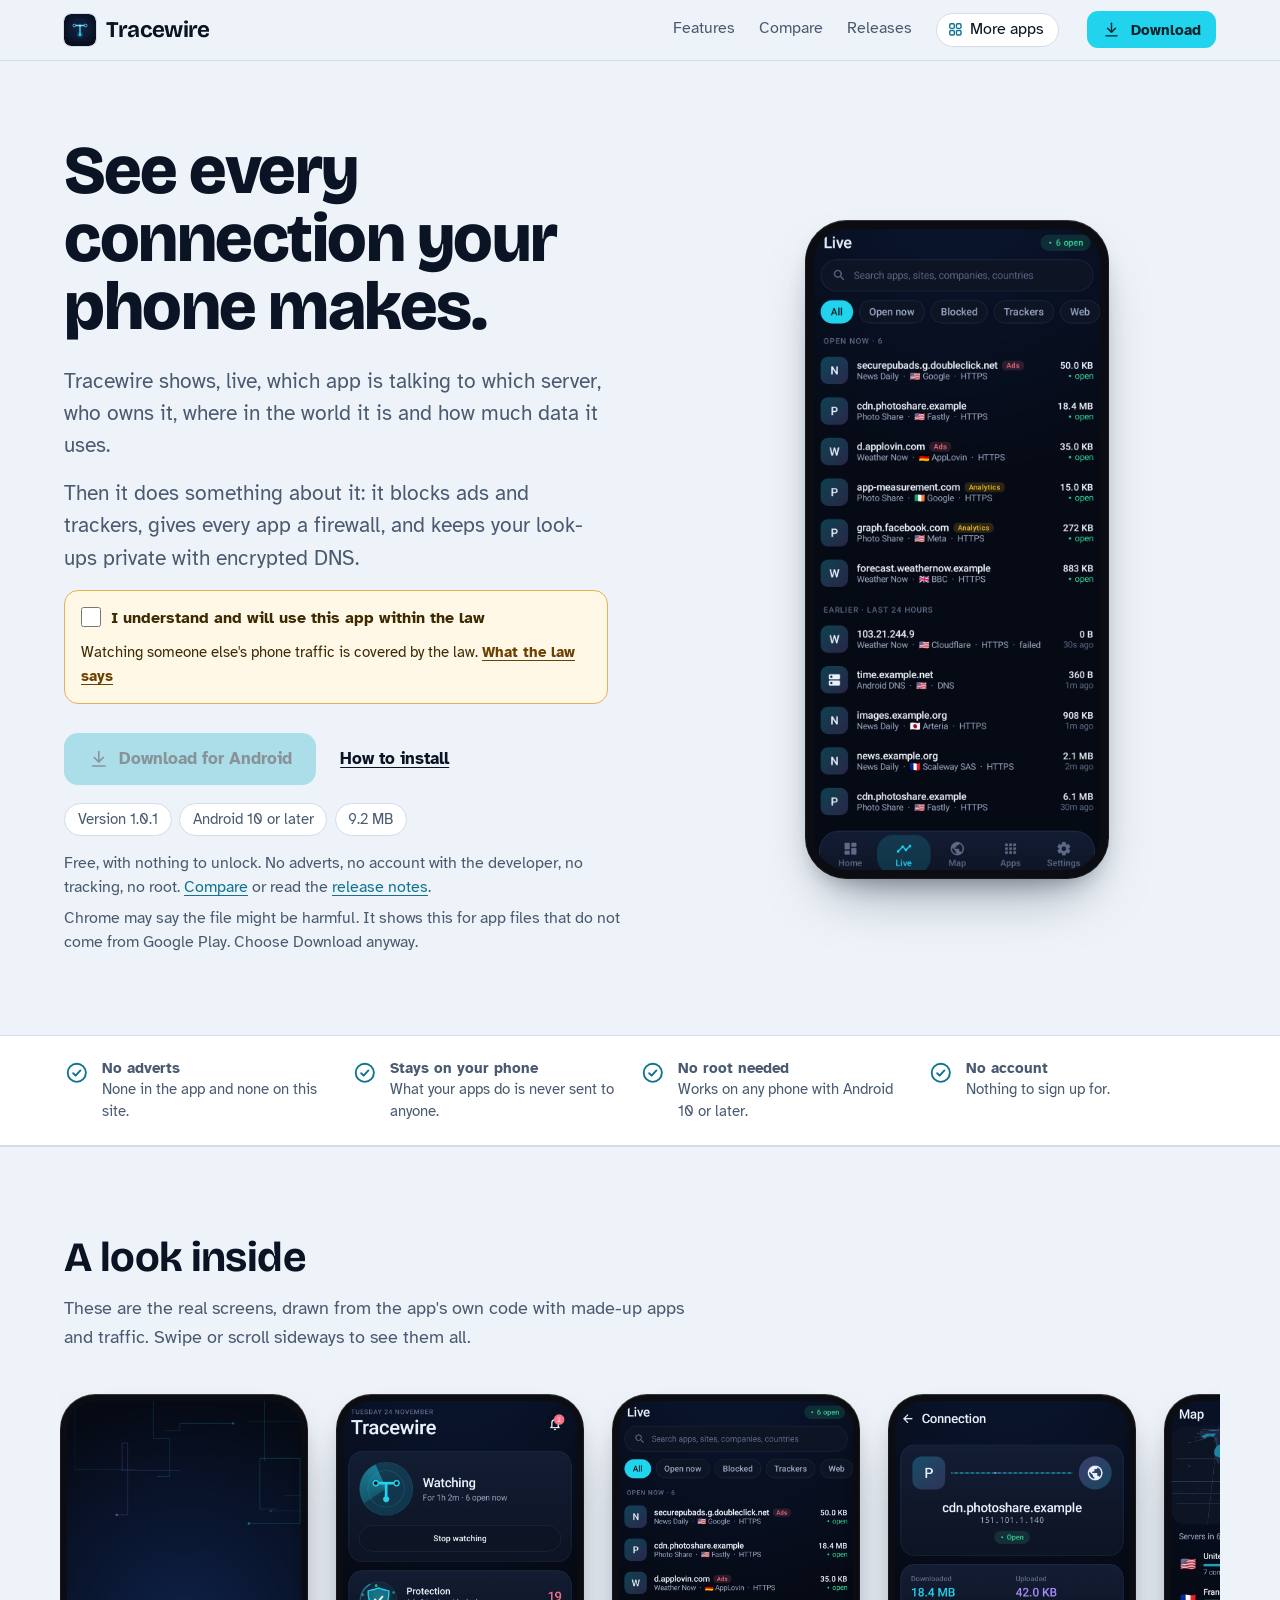
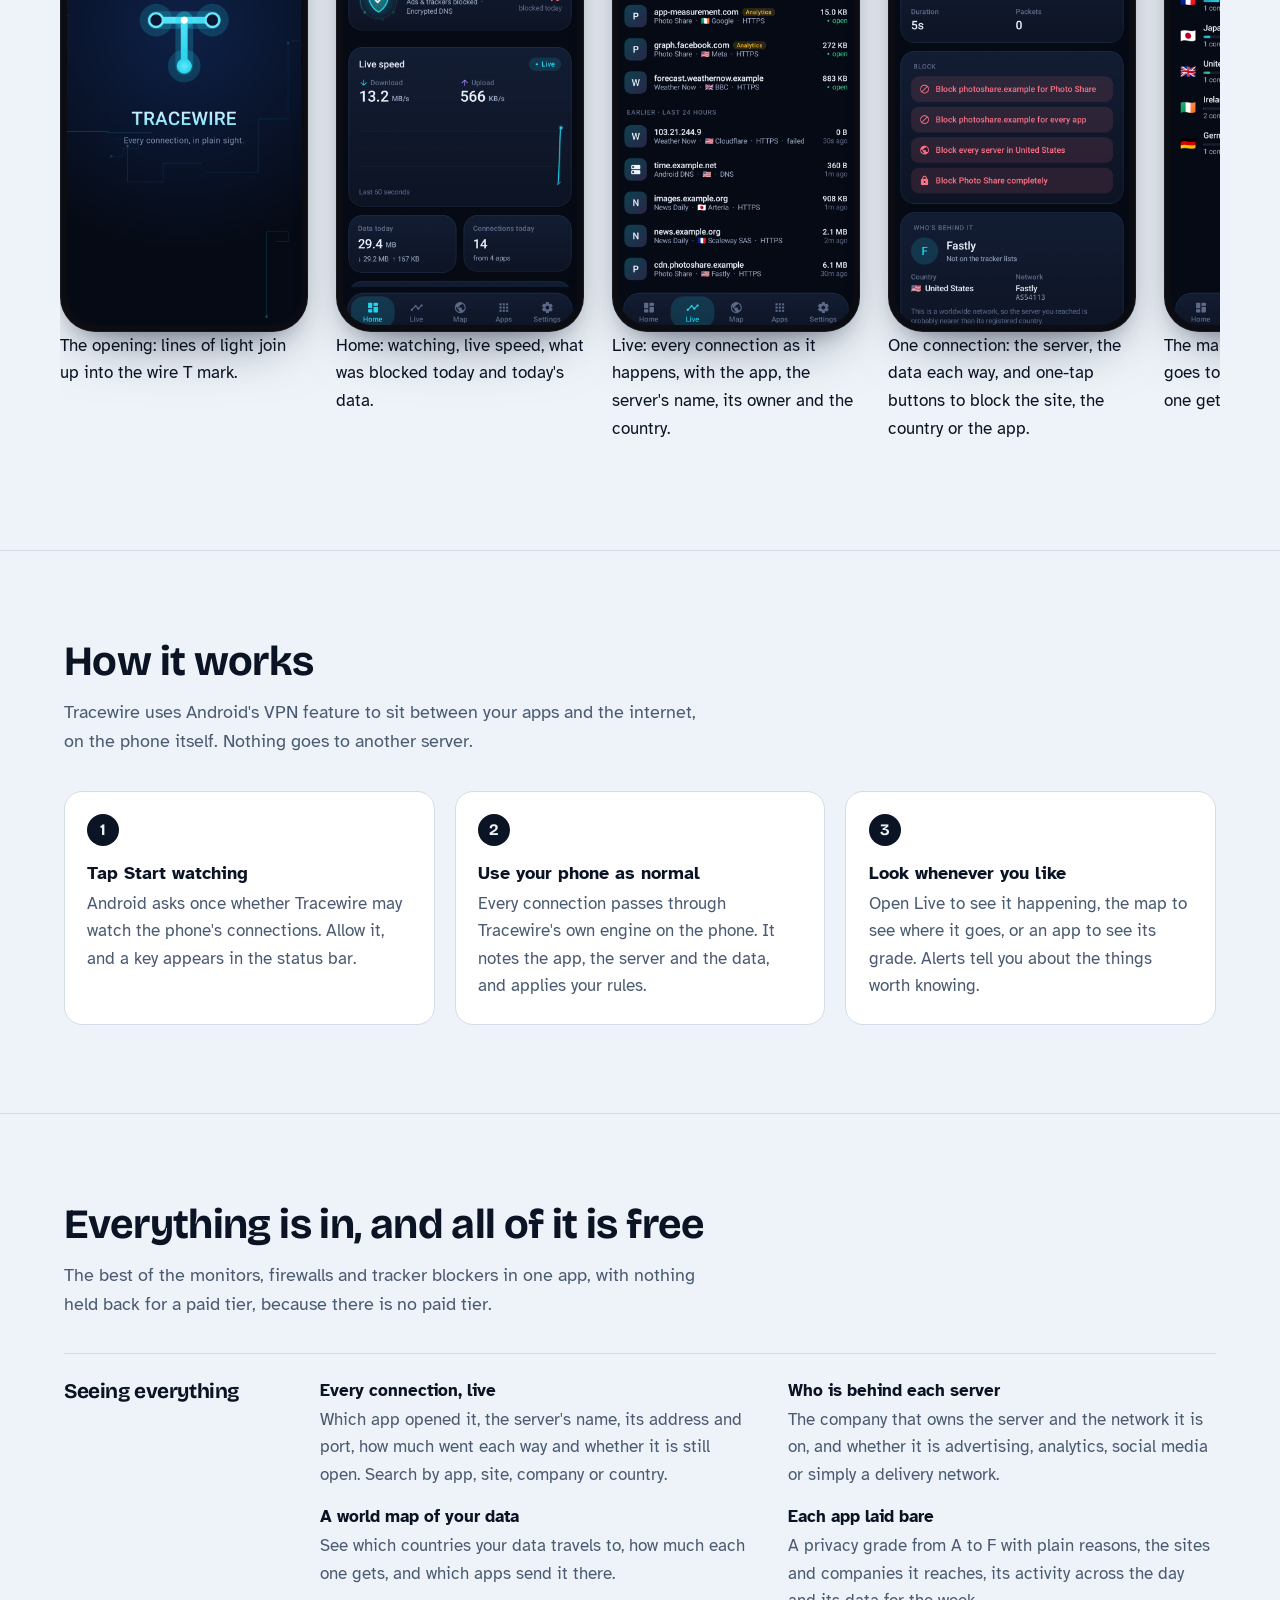
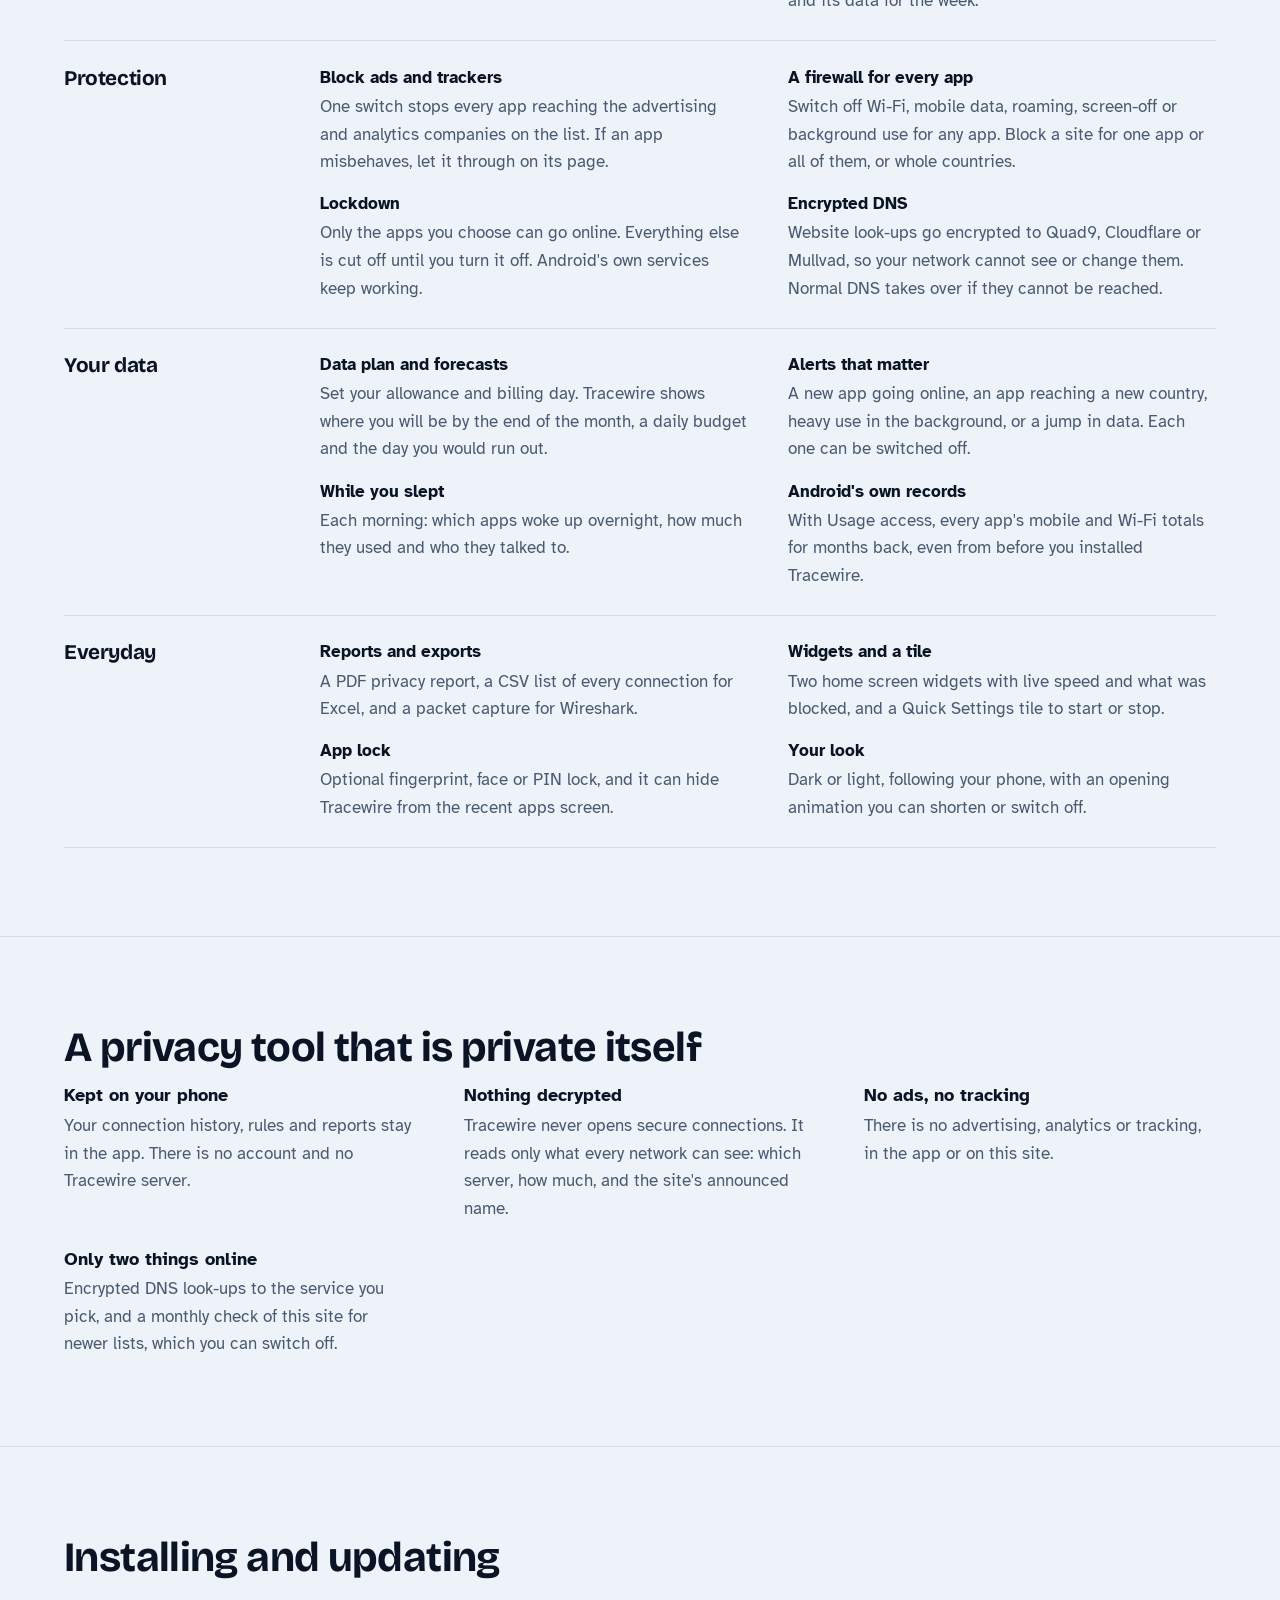
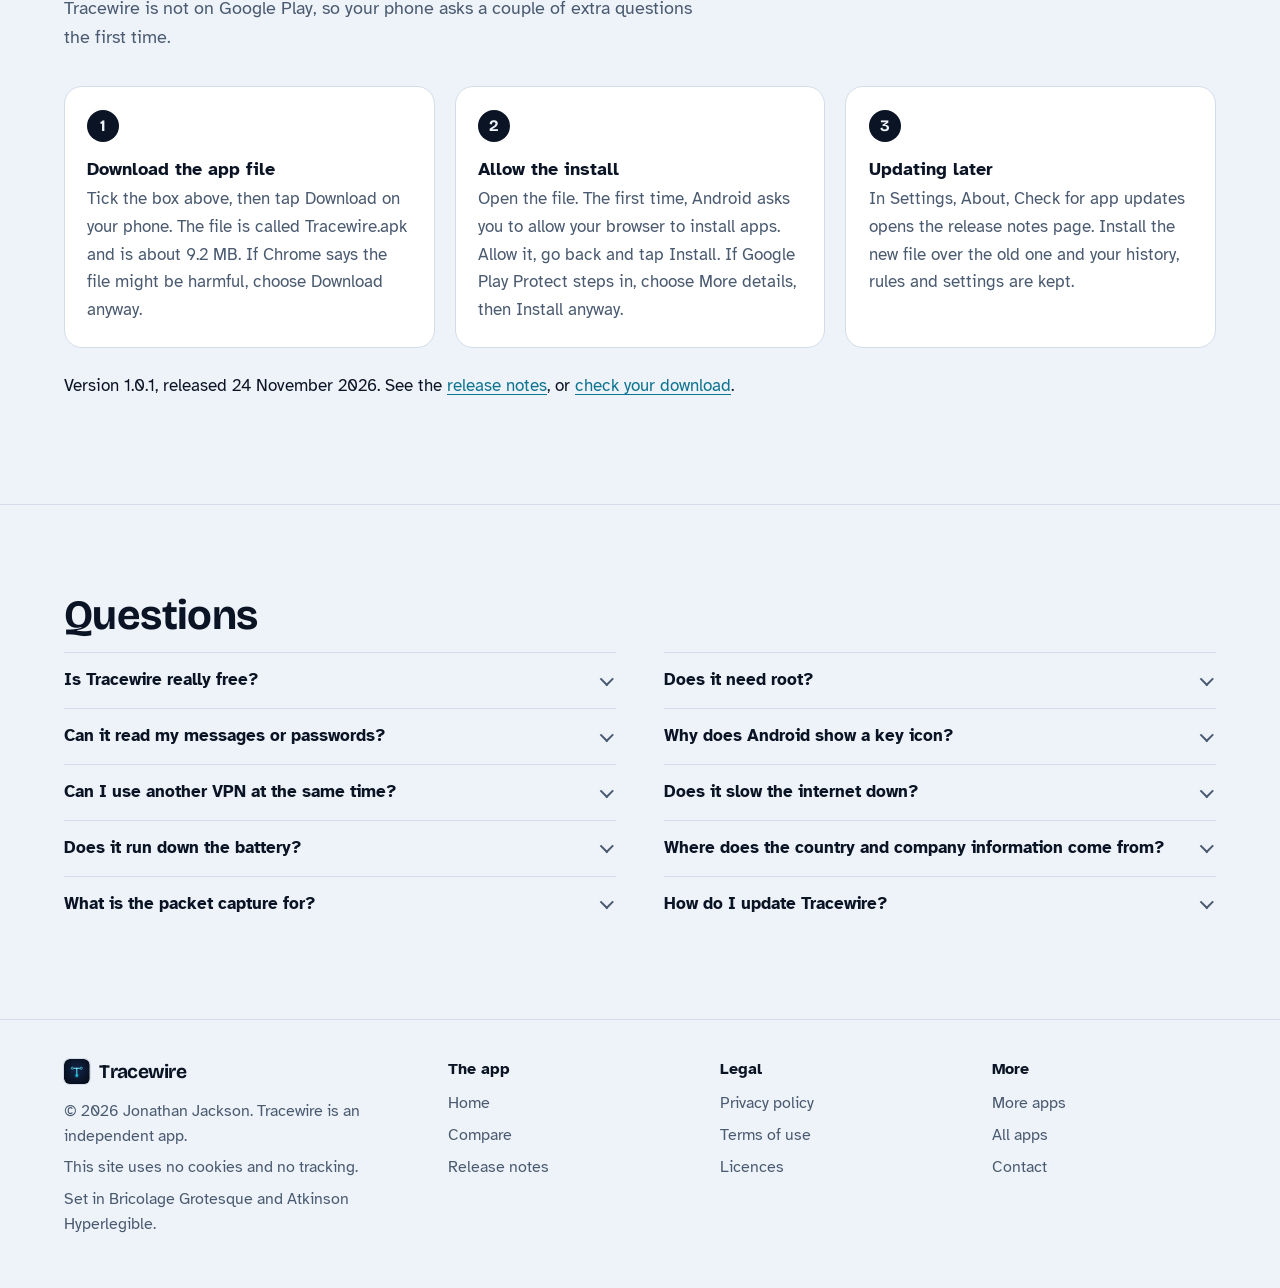
==== commit 1ce965bd: "Tracewire 1.0.1" ====
--- a/index.html
+++ b/index.html
@@ -28,7 +28,7 @@
 <link rel="stylesheet" href="./assets/house.css?v=1">
 <link rel="stylesheet" href="./assets/apps-list.css?v=1">
 <script src="./assets/apps-list.js?v=1" defer></script>
-<script type="application/ld+json">{"@context": "https://schema.org", "@type": "SoftwareApplication", "name": "Tracewire", "url": "https://customgpter.github.io/tracewire/", "description": "Tracewire is a free Android app that shows, live, which app on your phone is talking to which server, who owns it, where in the world it is and how much data it uses. It blocks ads and trackers, has a firewall and encrypted DNS, and keeps everything on your phone. No adverts, no account, no root.", "applicationCategory": "SecurityApplication", "operatingSystem": "Android 10 or later", "softwareVersion": "1.0.0", "downloadUrl": "https://github.com/CustomGPTer/tracewire/releases/latest/download/Tracewire.apk", "releaseNotes": "https://customgpter.github.io/tracewire/releases.html", "offers": {"@type": "Offer", "price": "0", "priceCurrency": "GBP"}, "inLanguage": "en-GB", "image": "https://customgpter.github.io/tracewire/assets/og.png", "author": {"@type": "Person", "name": "Jonathan Jackson"}}</script>
+<script type="application/ld+json">{"@context": "https://schema.org", "@type": "SoftwareApplication", "name": "Tracewire", "url": "https://customgpter.github.io/tracewire/", "description": "Tracewire is a free Android app that shows, live, which app on your phone is talking to which server, who owns it, where in the world it is and how much data it uses. It blocks ads and trackers, has a firewall and encrypted DNS, and keeps everything on your phone. No adverts, no account, no root.", "applicationCategory": "SecurityApplication", "operatingSystem": "Android 10 or later", "softwareVersion": "1.0.1", "downloadUrl": "https://github.com/CustomGPTer/tracewire/releases/latest/download/Tracewire.apk", "releaseNotes": "https://customgpter.github.io/tracewire/releases.html", "offers": {"@type": "Offer", "price": "0", "priceCurrency": "GBP"}, "inLanguage": "en-GB", "image": "https://customgpter.github.io/tracewire/assets/og.png", "author": {"@type": "Person", "name": "Jonathan Jackson"}}</script>
 <script type="application/ld+json">{"@context": "https://schema.org", "@type": "FAQPage", "mainEntity": [{"@type": "Question", "name": "Is Tracewire really free?", "acceptedAnswer": {"@type": "Answer", "text": "Yes. There is no paid version, no subscription and no adverts, and nothing is locked. Every feature is there from the start."}}, {"@type": "Question", "name": "Does it need root?", "acceptedAnswer": {"@type": "Answer", "text": "No. Tracewire uses Android's own VPN feature to see connections, on any phone with Android 10 or later. It is not a VPN service: nothing is sent to another server, and your internet address stays the same."}}, {"@type": "Question", "name": "Can it read my messages or passwords?", "acceptedAnswer": {"@type": "Answer", "text": "No. Tracewire never decrypts anything. For secure connections it sees which app, which server and how much data, plus the site's name that the app announces when it connects. The contents stay encrypted."}}, {"@type": "Question", "name": "Why does Android show a key icon?", "acceptedAnswer": {"@type": "Answer", "text": "Android shows it for any app that uses the VPN feature. While Tracewire is watching, the key stays in the status bar. It does not mean your traffic is going anywhere else."}}, {"@type": "Question", "name": "Can I use another VPN at the same time?", "acceptedAnswer": {"@type": "Answer", "text": "No. Android lets one VPN-style app run at a time. If you switch another one on, Tracewire stops watching and tells you."}}, {"@type": "Question", "name": "Does it slow the internet down?", "acceptedAnswer": {"@type": "Answer", "text": "Not noticeably. Its own connection engine handled over 270 megabits a second in tests, far faster than mobile data. Blocking ads and trackers often makes pages lighter."}}, {"@type": "Question", "name": "Does it run down the battery?", "acceptedAnswer": {"@type": "Answer", "text": "A little, because it is working whenever you use the internet. When the screen is off it checks less often, and there is nothing to send anywhere."}}, {"@type": "Question", "name": "Where does the country and company information come from?", "acceptedAnswer": {"@type": "Answer", "text": "From lists kept on the phone: an open database of who owns each internet address and where it is registered, and AdGuard's open list of companies behind websites. Tracewire checks this site once a month for newer lists, if you allow it."}}, {"@type": "Question", "name": "What is the packet capture for?", "acceptedAnswer": {"@type": "Answer", "text": "For people who study networks. It records every packet in the standard format that Wireshark opens. Secure contents stay encrypted. Most people never need it."}}, {"@type": "Question", "name": "How do I update Tracewire?", "acceptedAnswer": {"@type": "Answer", "text": "In Settings, About, Check for app updates opens the release notes on this site. Download the new file and install it over the old one. Your history, rules and settings are kept."}}]}</script>
 </head>
 <body>
@@ -47,7 +47,7 @@
 <h1>See every connection your phone makes.</h1>
 <p class="lede">Tracewire shows, live, which app is talking to which server, who owns it, where in the world it is and how much data it uses.</p><p class="lede">Then it does something about it: it blocks ads and trackers, gives every app a firewall, and keeps your look-ups private with encrypted DNS.</p>
 <div class="gate-scope"><div class="law-box" data-gate><label><input type="checkbox"> I understand and will use this app within the law</label><p>Watching someone else&#x27;s phone traffic is covered by the law. <a href="terms.html#law">What the law says</a></p><noscript><p>Turn on JavaScript to tick the box and download.</p></noscript></div><p class="get" id="download"><a class="button" data-href="https://github.com/CustomGPTer/tracewire/releases/latest/download/Tracewire.apk" aria-disabled="true" role="link" tabindex="-1"><svg class="ico" viewBox="0 0 24 24" aria-hidden="true"><path d="M12 4v11"/><path d="M7 10.5l5 5 5-5"/><path d="M5 20h14"/></svg>Download for Android</a><a class="aside" href="#install">How to install</a></p></div>
-<ul class="pills"><li>Version 1.0.0</li><li>Android 10 or later</li><li>9.2 MB</li></ul>
+<ul class="pills"><li>Version 1.0.1</li><li>Android 10 or later</li><li>9.2 MB</li></ul>
 <p class="facts">Free, with nothing to unlock. No adverts, no account with the developer, no tracking, no root. <a href="compare.html">Compare</a> or read the <a href="releases.html">release notes</a>.</p>
 <p class="facts">Chrome may say the file might be harmful. It shows this for app files that do not come from Google Play. Choose Download anyway.</p>
 </div>
@@ -95,7 +95,7 @@
 <h2 id="install-h">Installing and updating</h2>
 <p class="intro">Tracewire is not on Google Play, so your phone asks a couple of extra questions the first time.</p>
 <ol class="steps"><li><h3>Download the app file</h3><p>Tick the box above, then tap Download on your phone. The file is called Tracewire.apk and is about 9.2 MB. If Chrome says the file might be harmful, choose Download anyway.</p></li><li><h3>Allow the install</h3><p>Open the file. The first time, Android asks you to allow your browser to install apps. Allow it, go back and tap Install. If Google Play Protect steps in, choose More details, then Install anyway.</p></li><li><h3>Updating later</h3><p>In Settings, About, Check for app updates opens the release notes page. Install the new file over the old one and your history, rules and settings are kept.</p></li></ol>
-<p class="after-table">Version 1.0.0, released 24 November 2026. See the <a href="releases.html">release notes</a>, or <a href="releases.html#checking">check your download</a>.</p>
+<p class="after-table">Version 1.0.1, released 24 November 2026. See the <a href="releases.html">release notes</a>, or <a href="releases.html#checking">check your download</a>.</p>
 </div>
 </section>
 
